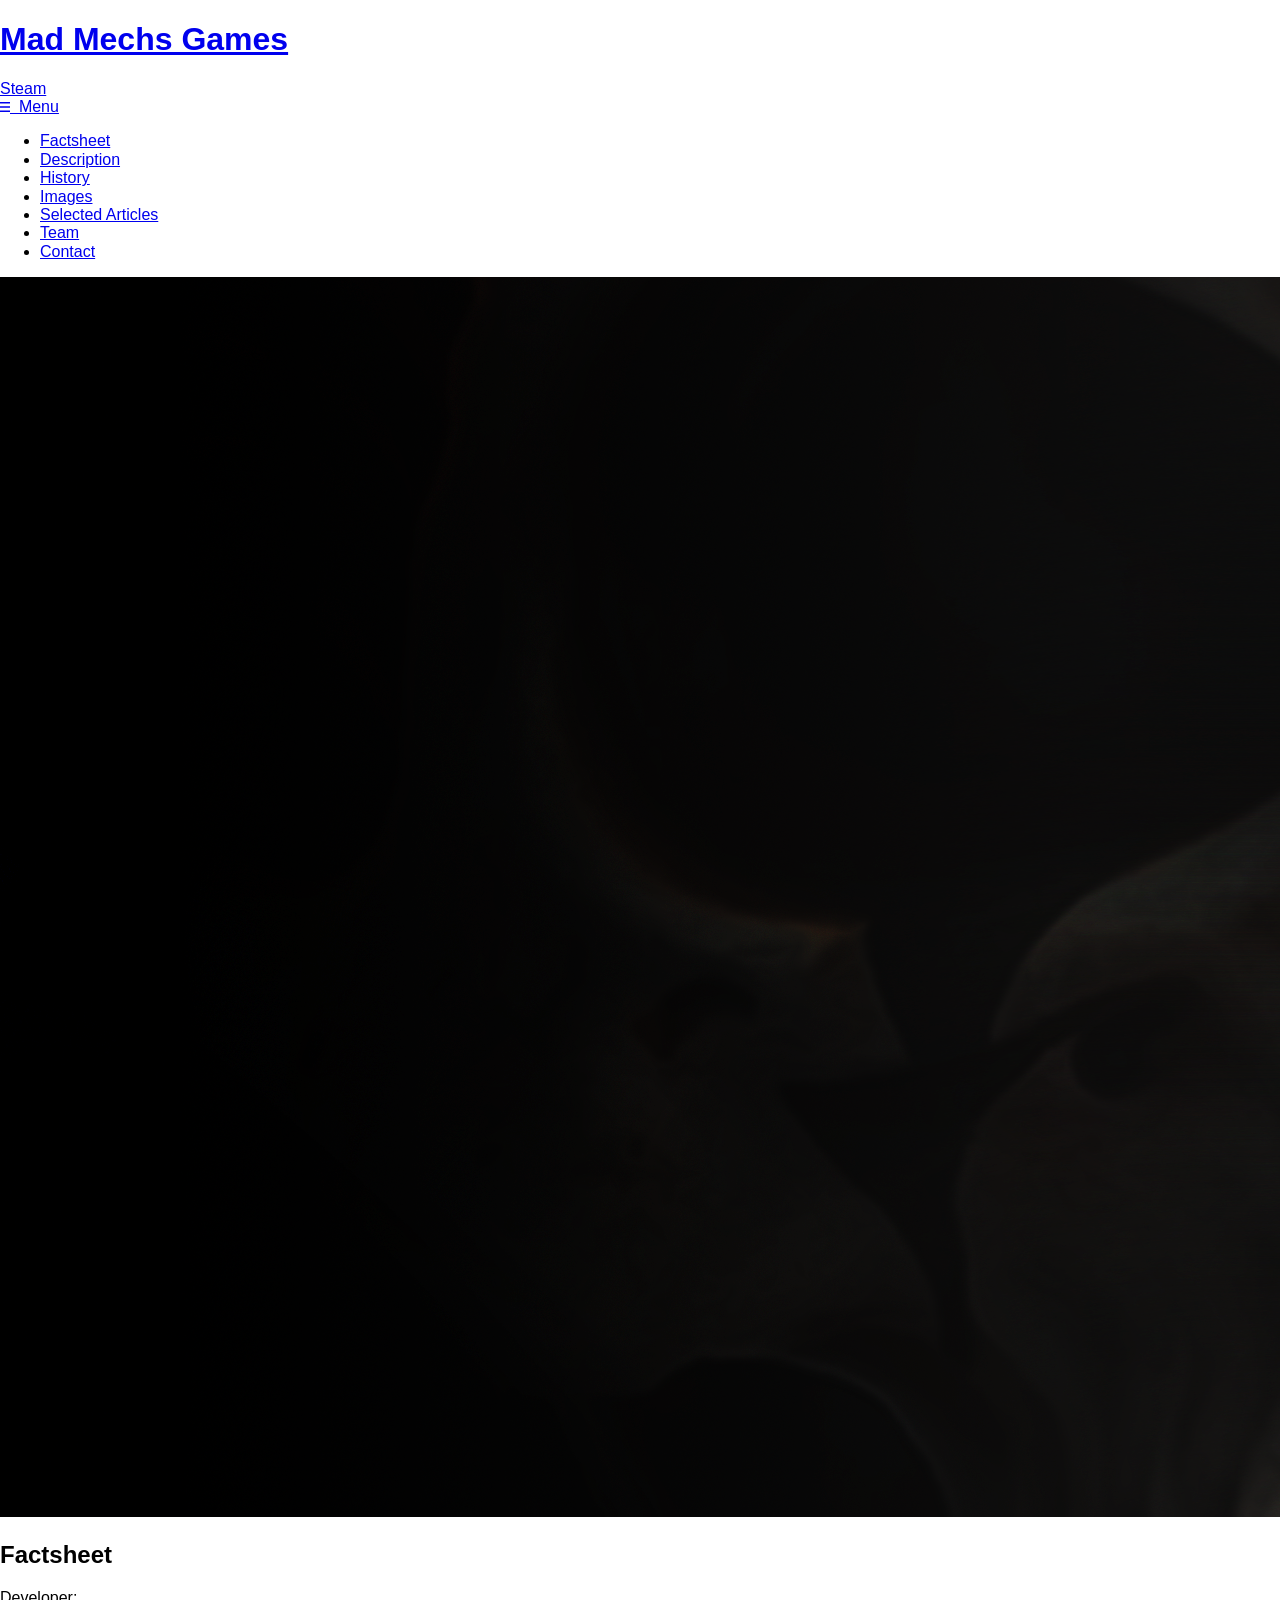
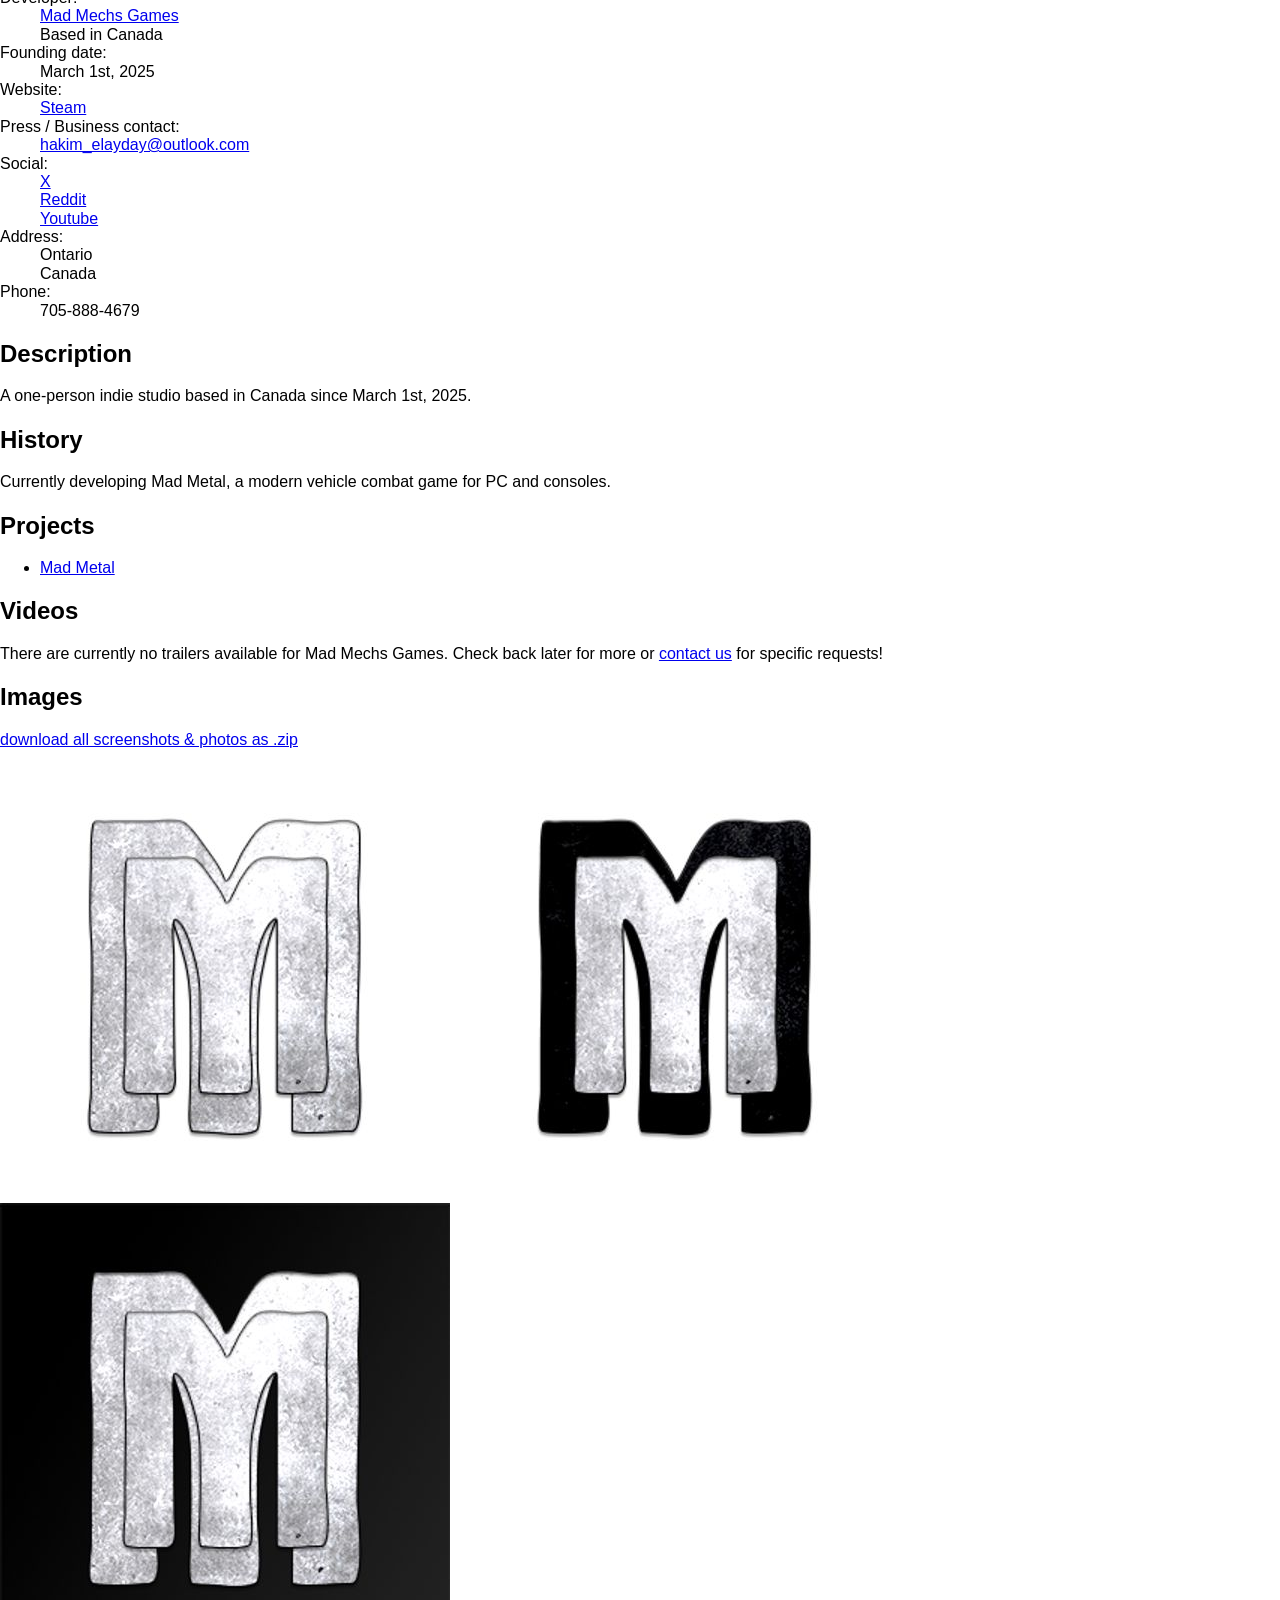
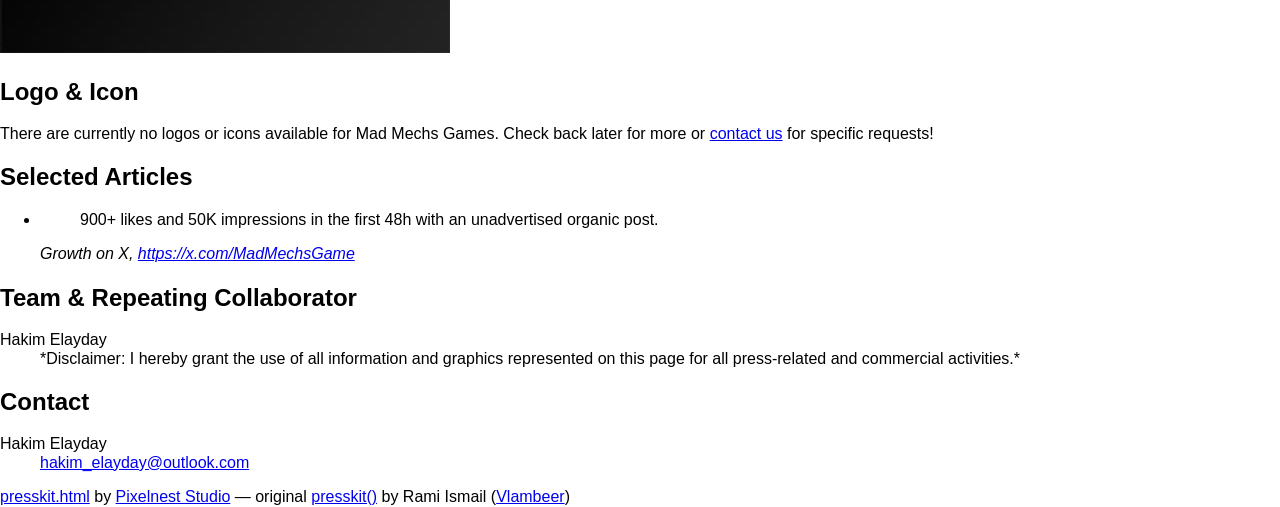
==== index.html @ 494c0645 "Update index.html" ====
<!DOCTYPE html>
<html>
  <head>
    <meta charset="UTF-8">
    <meta name="viewport" content="width=device-width, initial-scale=1.0">
    
    <title>Mad Mechs Games</title>
    
    <link rel="shortcut icon" href="images/favicon.ico?t=1742179679784">
    
    <link rel="stylesheet" href="./css/normalize.css">
    <link rel="stylesheet" href="./css/master.css">
    
    <!-- Generated by presskit.html 0.13.0 (https://github.com/pixelnest/presskit.html). -->
  </head>
  <body>
    <div class="page grid">
      <nav class="page-nav nav grid__item">
        <h1 class="nav__title">
          <a href=".">Mad Mechs Games</a>
        </h1>
      
        <aside class="nav__subtitle">
          <a href="https://store.steampowered.com/app/3068230/Mad_Metal/">Steam</a>
        </aside>
      
        <div class="nav__toggle" id="hamburger">
          <a href="#" class="button" id="hamburger-toggle">
            <svg width="10" height="10" viewBox="0 0 19 19" xmlns="http://www.w3.org/2000/svg">
              <g fill="currentColor" fill-rule="nonzero">
                <path d="M0 16h19v3H0zM0 8h19v3H0zM0 0h19v3H0z" />
              </g>
            </svg>
            &nbsp;Menu
          </a>
        </div>
      
        <ul class="nav__list" id="hamburger-target">
          <li>
            <a class="nav__item" href="#factsheet">Factsheet</a>
          </li>
      
          <li>
            <a class="nav__item" href="#description">Description</a>
          </li>
      
          <li>
            <a class="nav__item" href="#history">History</a>
          </li>
            
          <li>
            <a class="nav__item" href="#images">Images</a>
          </li>
      
            <li>
            <a class="nav__item" href="#articles">Selected Articles</a>
          </li>
          
          <li>
            <a class="nav__item" href="#credits">Team</a>
          </li>
      
          <li>
            <a class="nav__item" href="#contact">Contact</a>
          </li>
        </ul>
      </nav>

      <div class="page-wrapper grid__item">
        <header class="page-header">
          <img src="./images/header01.png" alt="Mad Mechs Games" title="Mad Mechs Games">
        </header>

        <main class="page-content" role="main">
          <section class="block grid">
            <aside class="factsheet grid__item">
              <h2 id="factsheet" class="factsheet__title">Factsheet</h2>
            
              <dl class="factsheet__list">
                <dt>Developer:</dt>
                <dd>
                  <a href=".">Mad Mechs Games</a>
                </dd>
                <dd>Based in Canada</dd>
            
                <dt>Founding date:</dt>
                <dd>March 1st, 2025</dd>
            
                <dt>Website:</dt>
                <dd>
                  <a href="https://store.steampowered.com/app/3068230/Mad_Metal/">Steam</a>
                </dd>
            
                <dt>Press / Business contact:</dt>
                <dd>
                  <a href="mailto:
                hakim_elayday@outlook.com
              ">
                hakim_elayday@outlook.com
              </a>
                </dd>
            
                <dt>Social:</dt>
                <dd>
                  <a href="
            		  https://x.com/MadMechsGame
            	  ">X</a>
                </dd>
                <dd>
                  <a href="
            			  https://www.reddit.com/user/GASthegame/
            		  ">Reddit</a>
                </dd>
                <dd>
                  <a href="
            			  https://www.youtube.com/@MadMechs
            		  ">Youtube</a>
                </dd>
                        
                <dt>Address:</dt>
                 <dd>
                  Ontario
                </dd>
                <dd>
                  Canada
                </dd>
                <dt>Phone:</dt>
                <dd>705-888-4679</dd>
              </dl>
            
            </aside>

            <article class="description grid__item">
              <h2 id="description">Description</h2>
              <p>A one-person indie studio based in Canada since March 1st, 2025.</p>
              
              <h2 id="history">History</h2>
              <p> Currently developing Mad Metal, a modern vehicle combat game for PC and consoles.</p>

             <h2 id="projects">Projects</h2>
<ul>
  <li>
    <a href="./mad-metal-01/">Mad Metal</a>
  </li>
</ul>

            </article>
          </section>

          <section class="block">
            <h2 id="videos">Videos</h2>
          
            <p>There are currently no trailers available for Mad Mechs Games. Check back later for more or <a href="#contact">contact us</a> for specific requests!</p>
          </section>
          
          <section class="block">
            <h2 id="images">Images</h2>
          
            <aside class="block__notice">
              <a href="images/images.zip">
                download all screenshots & photos as .zip
              </a>
            </aside>
          
            <div class="gallery clearfix" id="gallery">
              <div class="gallery__item">
                <a href="images/icon01.png">
                  <img src="images/icon01.png.thumb.jpg" alt="icon01">
                </a>
              </div>
              <div class="gallery__item">
                <a href="images/icon02.png">
                  <img src="images/icon02.png.thumb.jpg" alt="icon02">
                </a>
              </div>
              <div class="gallery__item">
                <a href="images/icon03.png">
                  <img src="images/icon03.png.thumb.jpg" alt="icon03">
                </a>
              </div>
            </div>
          
          </section>
          
          <section class="block">
            <h2 id="logo">Logo & Icon</h2>
          
            <p>There are currently no logos or icons available for Mad Mechs Games. Check back later for more or <a href="#contact">contact us</a> for specific requests!</p>
          </section>
          
          <section class="block">
            <h2 id="articles">Selected Articles</h2>
          
            <ul>
              <li class="quote">
                <blockquote class="quote__content" cite="2k+ likes and 134k views in the first 48h with an unadvertised organic post. ">
                   900+ likes and 50K impressions in the first 48h with an unadvertised organic post.
                </blockquote>
                <cite class="quote__author">
                  Growth on X, <a href="2k+ likes and 134k views in the first 48h with an unadvertised organic post. ">https://x.com/MadMechsGame</a>
                </cite>
              </li>
            </ul>
          </section>
          
          <section class="block grid _team-fix-margin-top">
            <article class="grid__item grid__item--flexible">
              <h2 id="credits">Team &amp; Repeating Collaborator</h2>
          
              <dl>
                <dt>Hakim Elayday</dt>
          
                <dd>
                    *Disclaimer: I hereby grant the use of all information and graphics represented on this page for all press-related and commercial activities.*
                </dd>
              </dl>
            </article>
          
            <article class="grid__item grid__item--flexible">
              <h2 id="contact">Contact</h2>
          
              <dl>
                <dt>Hakim Elayday</dt>
          
                <dd>
                  <a href="mailto:hakim_elayday@outlook.com">hakim_elayday@outlook.com</a>
          
                </dd>
              </dl>
            </article>
          </section>
        </main>

        <footer class="page-footer">
          <a href="https://github.com/pixelnest/presskit.html">presskit.html</a> by <a href="http://pixelnest.io">Pixelnest Studio</a> — original <a href="http://dopresskit.com/">presskit()</a> by Rami Ismail (<a href="http://www.vlambeer.com/">Vlambeer</a>)
        </footer>
      </div>
    </div>

    <script src="./js/masonry.min.js"></script>
    <script src="./js/imagesloaded.min.js"></script>
    <script>
      document.addEventListener('DOMContentLoaded', function onContentLoaded() {
        // Add masonry layout on the galleries.
        var galleries = document.querySelectorAll('.gallery');
    
        for (var i = 0; i < galleries.length; i++) {
          (function (index) {
            var gallery = galleries[index];
    
            imagesLoaded(gallery, function onImagesLoaded() {
              new Masonry(gallery, {
                itemSelector: '.gallery__item'
              });
            });
          })(i);
        }
    
        // Add mini-player to gifs.
        var gifLinks = document.querySelectorAll('a[href$=".gif"]');
        for (var i = 0; i < gifLinks.length; i++) {
          (function (index) {
            var link = gifLinks[index];
            var img = link.querySelector('img');
    
            // Don't add the mini-player if no thumbnail.
            // It's already a gif, so no need to turn it on.
            if (img.src.indexOf('.thumb.jpg') === -1) {
              return
            }
    
            link.className = 'show-overlay'
    
            link.onclick = function (e) {
              // Make it work on IE8.
              if (e.preventDefault) {
                const openLinkInBackground = e.ctrlKey || e.metaKey;
    
                // Stop default behavior, except if ctrl/cmd modifier is used.
                // In this case, we want the link to go through and open
                // its target in a background tab.
                if (!openLinkInBackground) e.preventDefault();
                e.stopPropagation();
              } else {
                // We don't care for the special background tab behavior on old IE.
                e.returnValue = false;
              }
    
              // Remove overlay and remove thumbnail section of the image.
              link.className = '';
              img.src = img.src.replace('.thumb.jpg', '');
    
              // Remove event listener after first trigger.
              link.onclick = null;
            }
          }(i));
        }
      });
    </script>
    
    
  </body>
</html>
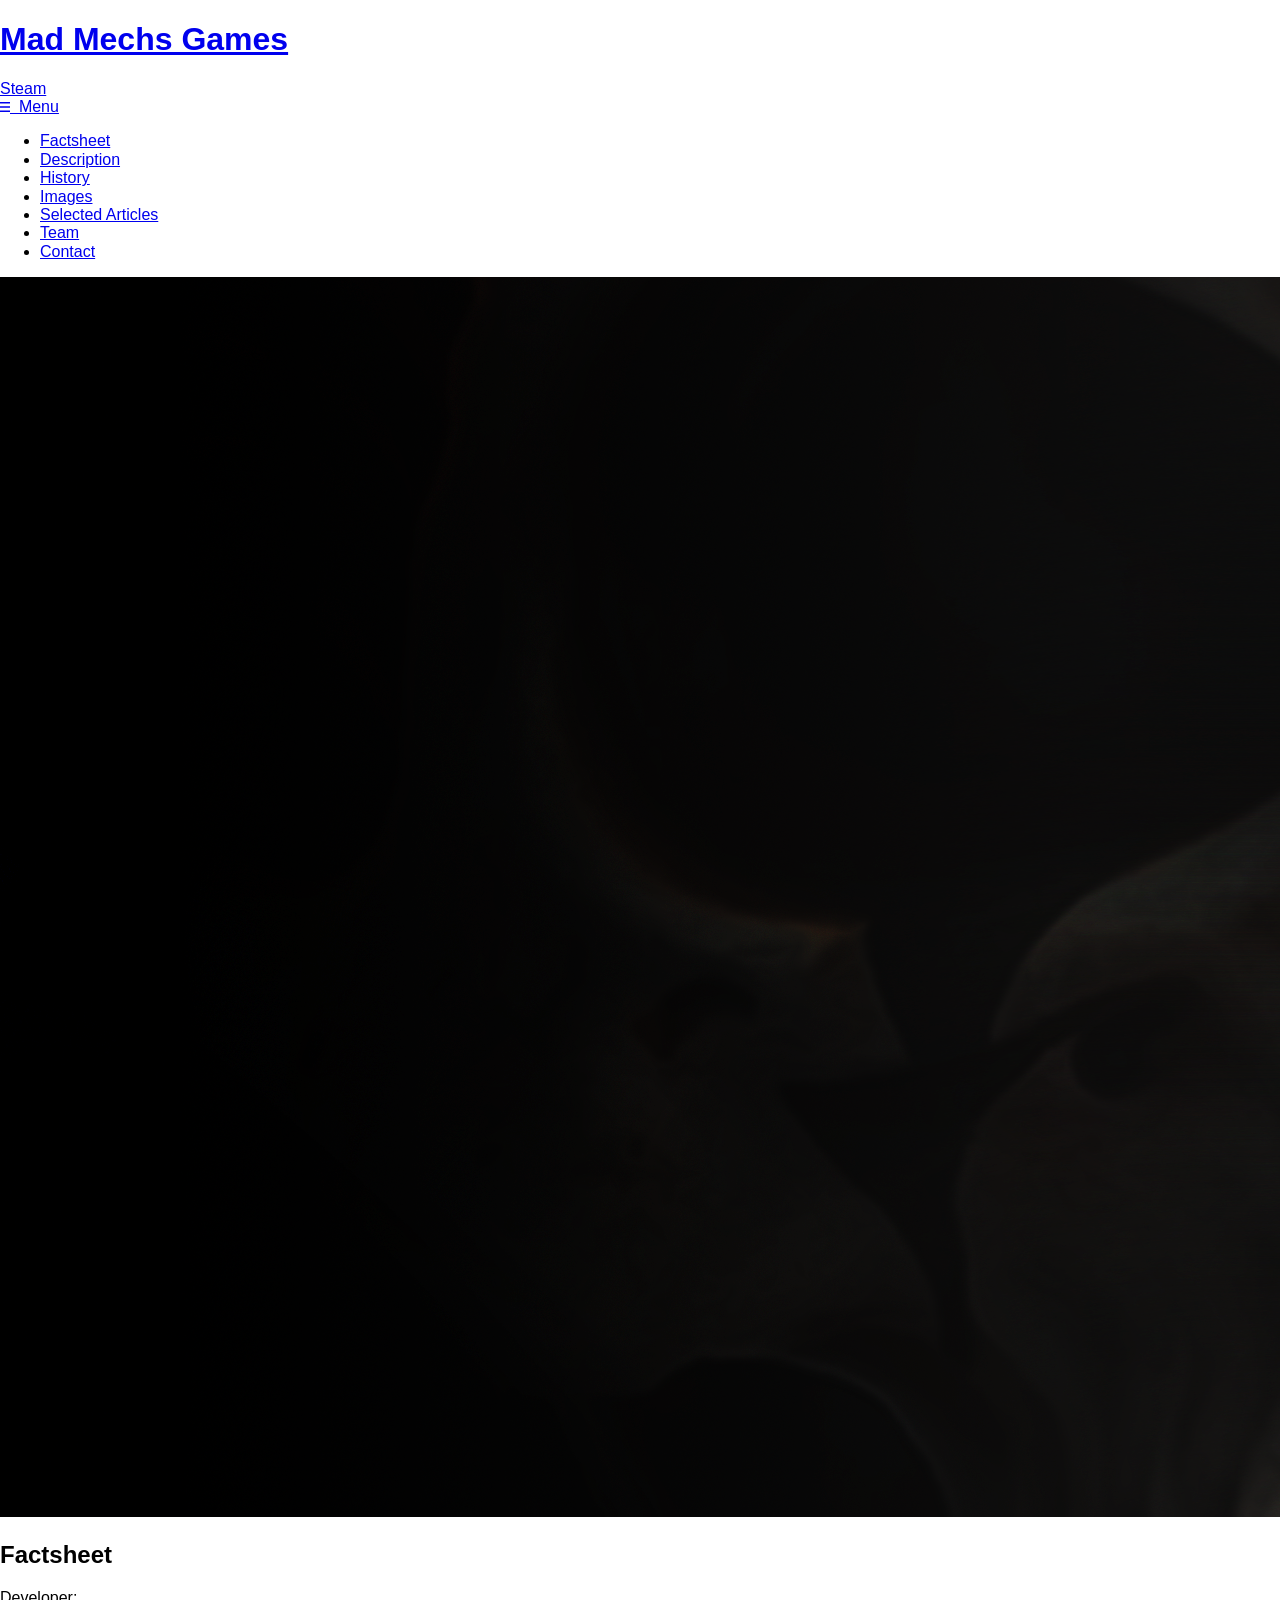
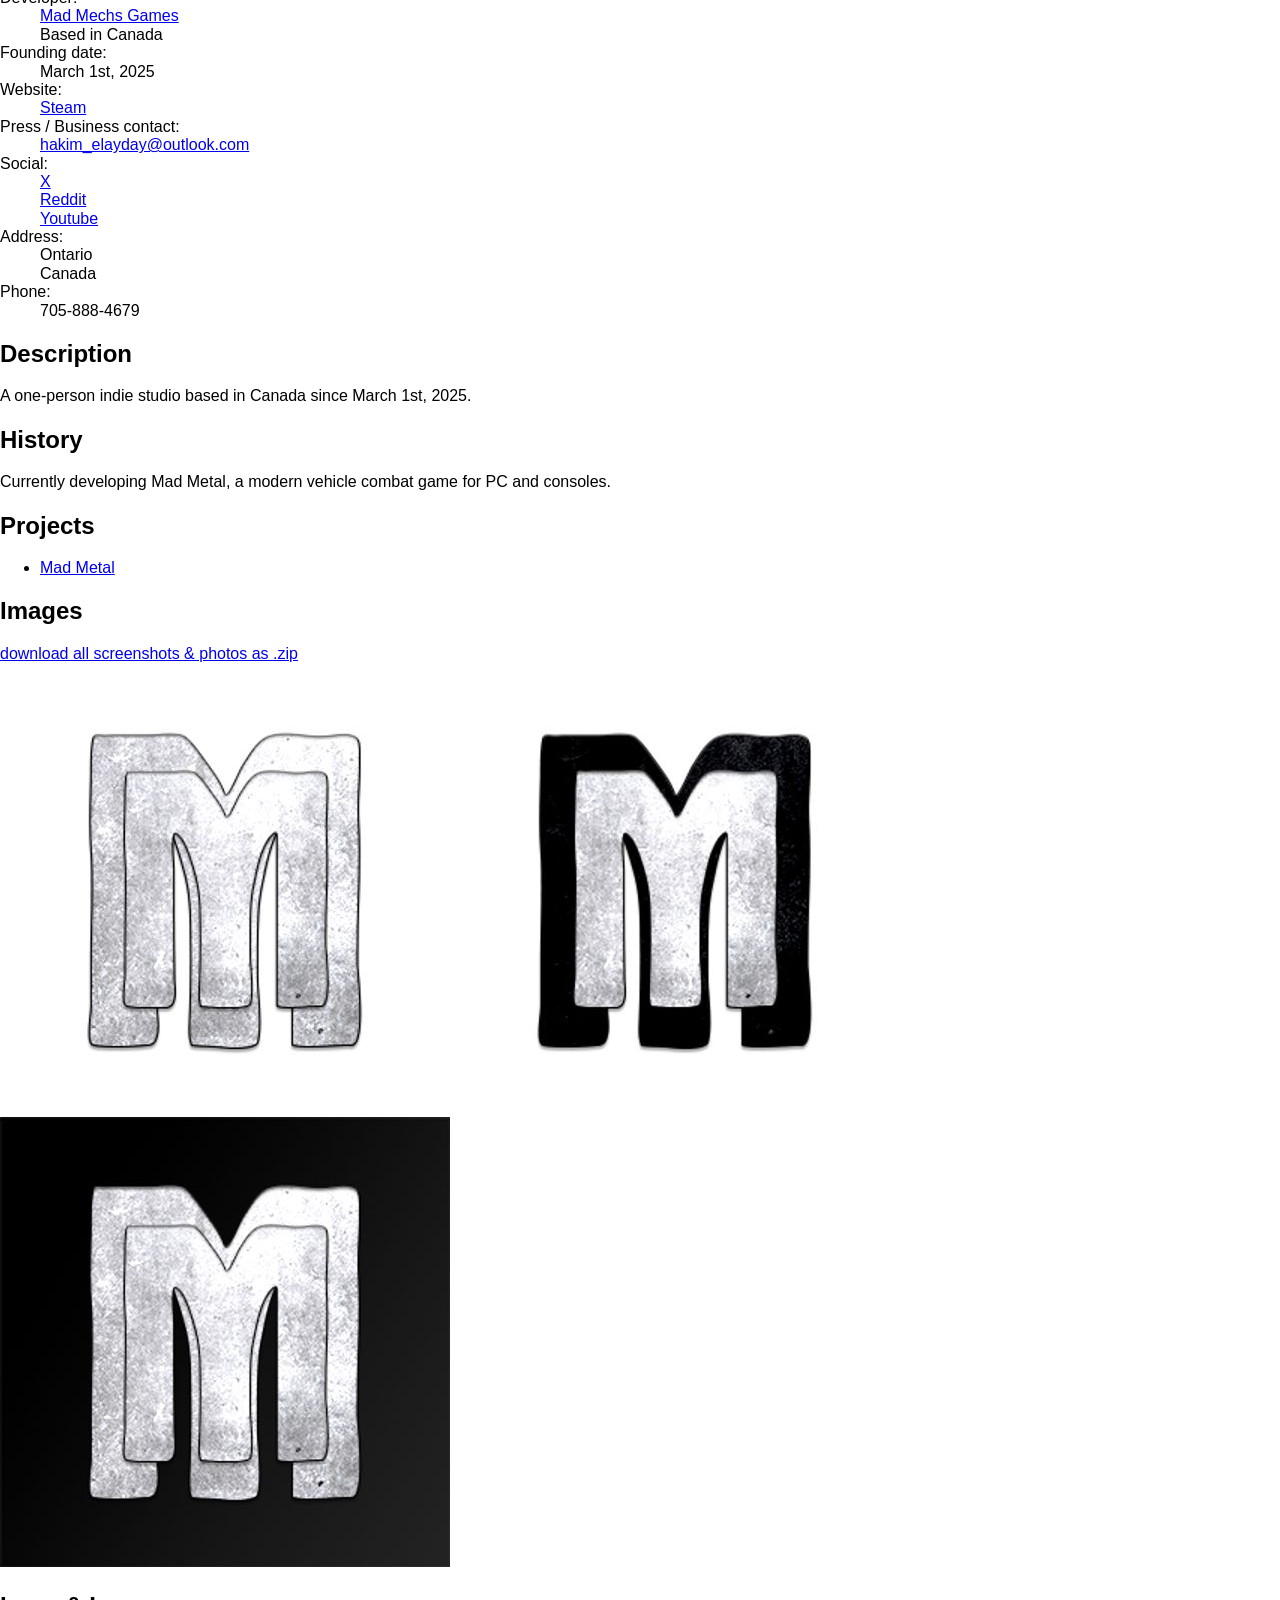
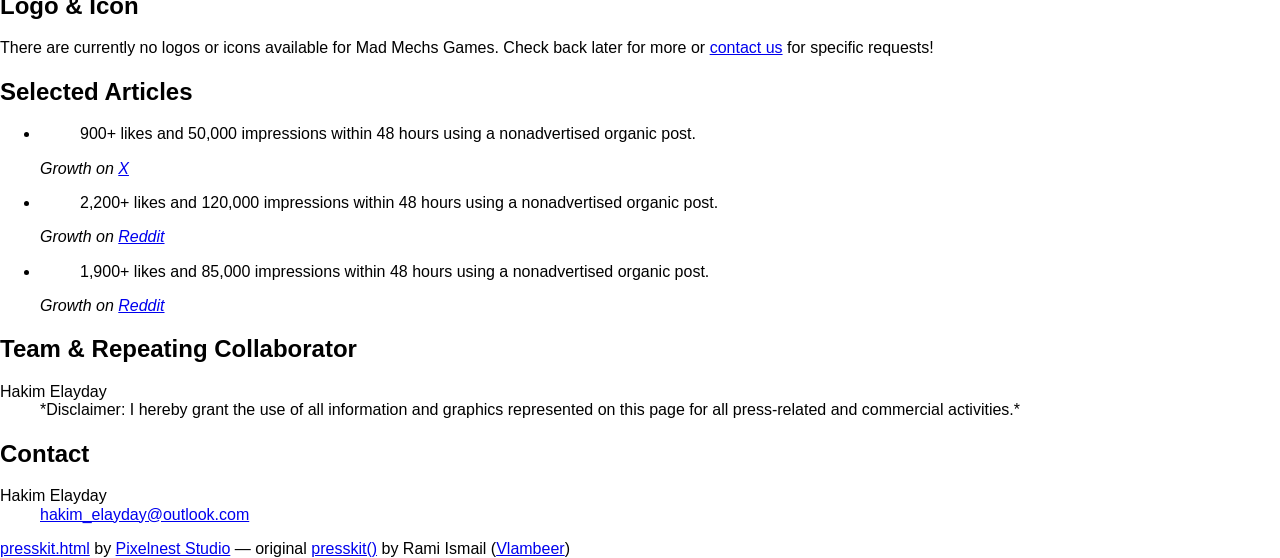
==== commit b8a343aa: "Update index.html" ====
--- a/index.html
+++ b/index.html
@@ -145,12 +145,6 @@
 </ul>
 
             </article>
-          </section>
-
-          <section class="block">
-            <h2 id="videos">Videos</h2>
-          
-            <p>There are currently no trailers available for Mad Mechs Games. Check back later for more or <a href="#contact">contact us</a> for specific requests!</p>
           </section>
           
           <section class="block">
@@ -191,13 +185,29 @@
           <section class="block">
             <h2 id="articles">Selected Articles</h2>
           
-            <ul>
+                 <ul>
               <li class="quote">
-                <blockquote class="quote__content" cite="2k+ likes and 134k views in the first 48h with an unadvertised organic post. ">
-                   900+ likes and 50K impressions in the first 48h with an unadvertised organic post.
+                <blockquote class="quote__content" cite="https://x.com/MadMechsGame/status/1896561196712558880">
+                  900+ likes and 50,000 impressions within 48 hours using a nonadvertised organic post.
                 </blockquote>
                 <cite class="quote__author">
-                  Growth on X, <a href="2k+ likes and 134k views in the first 48h with an unadvertised organic post. ">https://x.com/MadMechsGame</a>
+                  Growth on <a href="https://x.com/MadMechsGame/status/1896561196712558880">X</a>
+                </cite>
+              </li>
+              <li class="quote">
+                <blockquote class="quote__content" cite="https://www.reddit.com/r/IndieGaming/comments/1j1fjpx/ive_reached_the_point_where_i_play_the_game_for_4/">
+                  2,200+ likes and 120,000 impressions within 48 hours using a nonadvertised organic post.
+                </blockquote>
+                <cite class="quote__author">
+                  Growth on <a href="https://www.reddit.com/r/IndieGaming/comments/1j1fjpx/ive_reached_the_point_where_i_play_the_game_for_4/">Reddit</a>
+                </cite>
+              </li>
+              <li class="quote">
+                <blockquote class="quote__content" cite="https://www.reddit.com/r/Unity3D/comments/1j1fv80/ive_reached_the_point_where_i_play_the_game_for_4/">
+                  1,900+ likes and 85,000 impressions within 48 hours using a nonadvertised organic post.
+                </blockquote>
+                <cite class="quote__author">
+                  Growth on <a href="https://www.reddit.com/r/Unity3D/comments/1j1fv80/ive_reached_the_point_where_i_play_the_game_for_4/">Reddit</a>
                 </cite>
               </li>
             </ul>
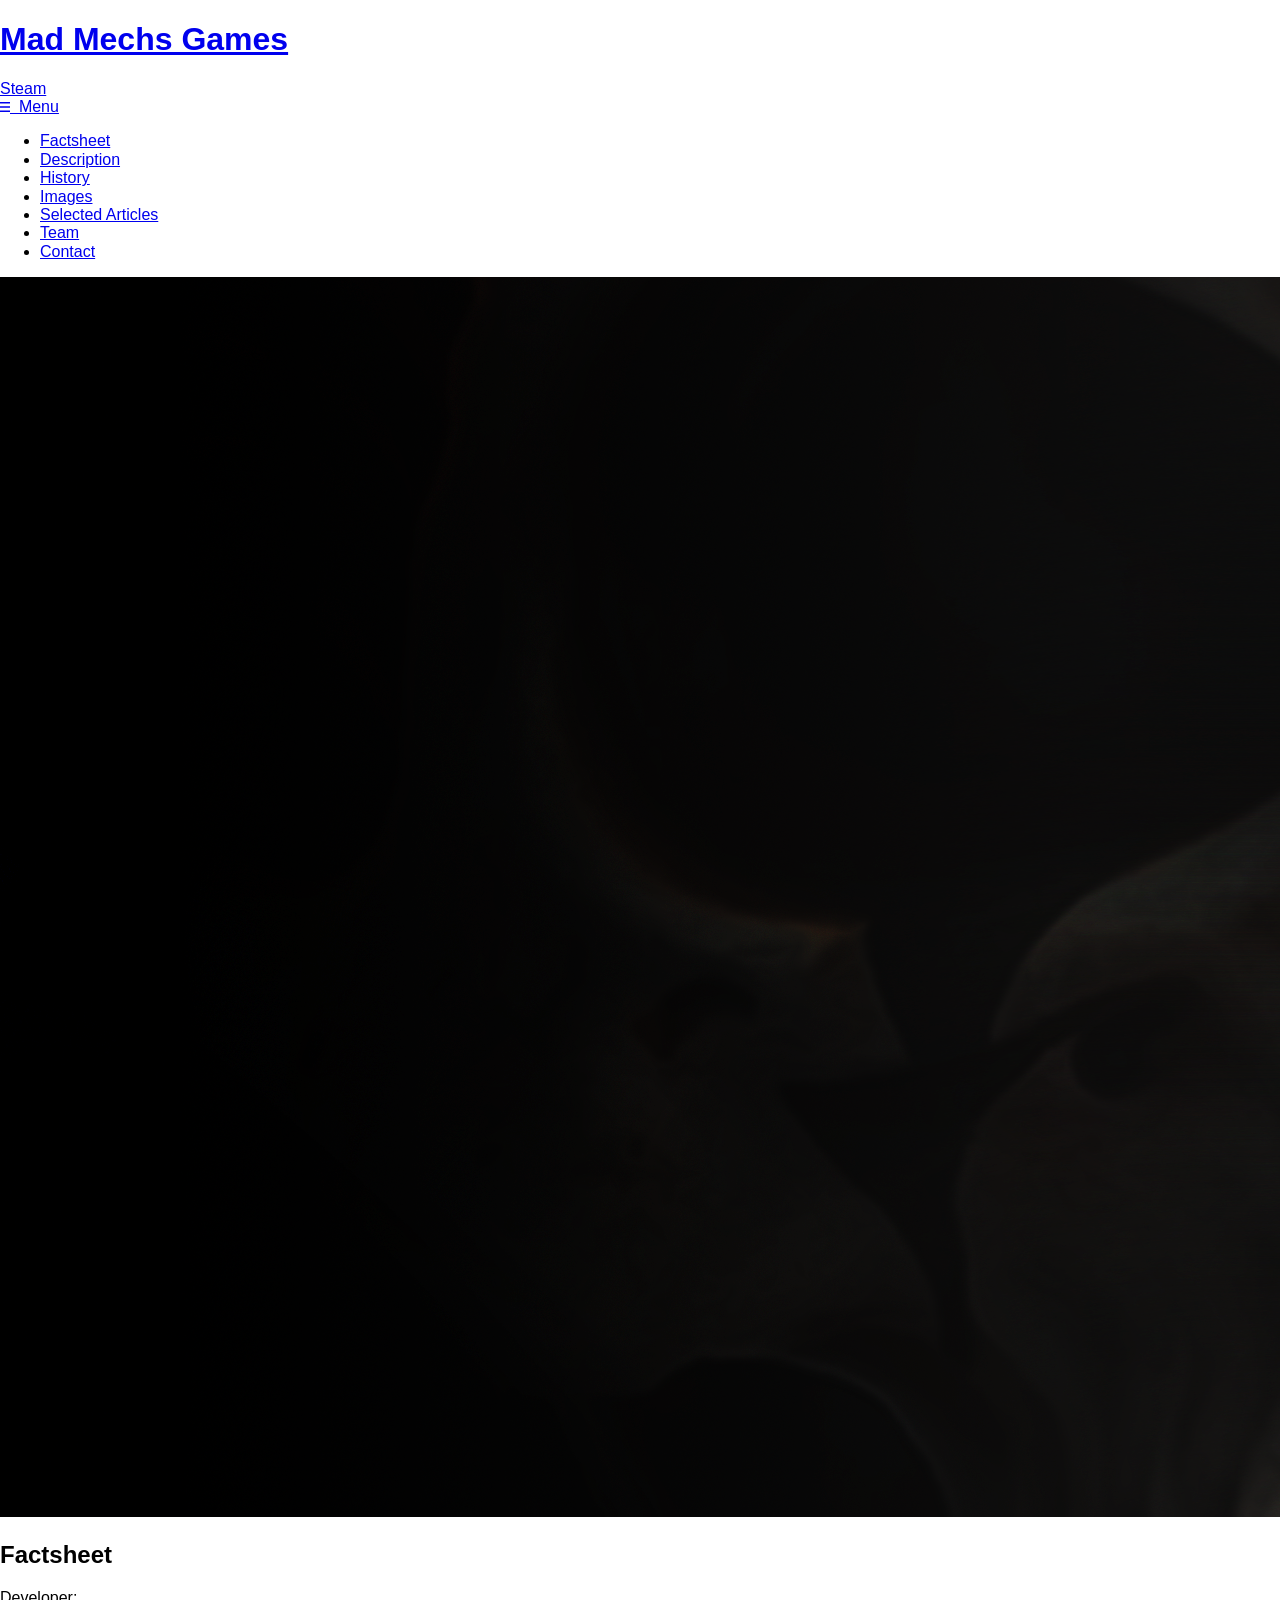
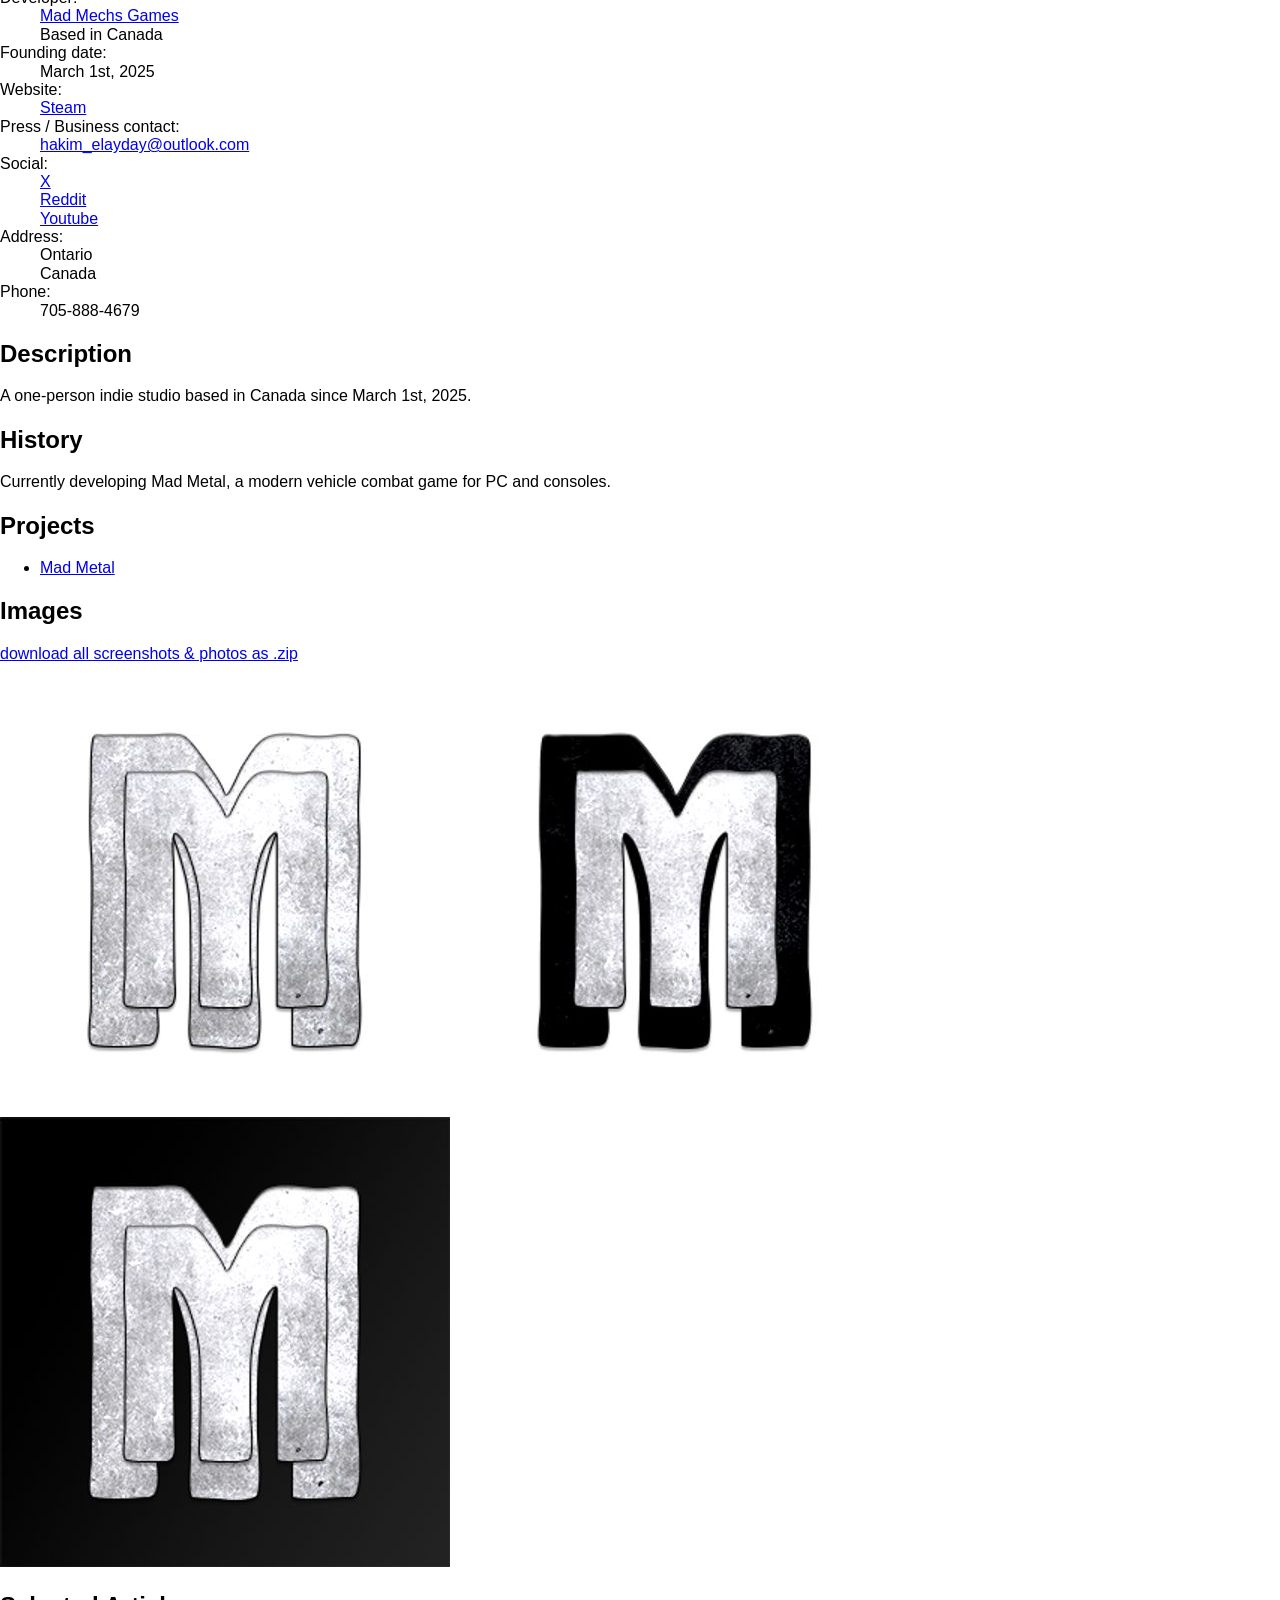
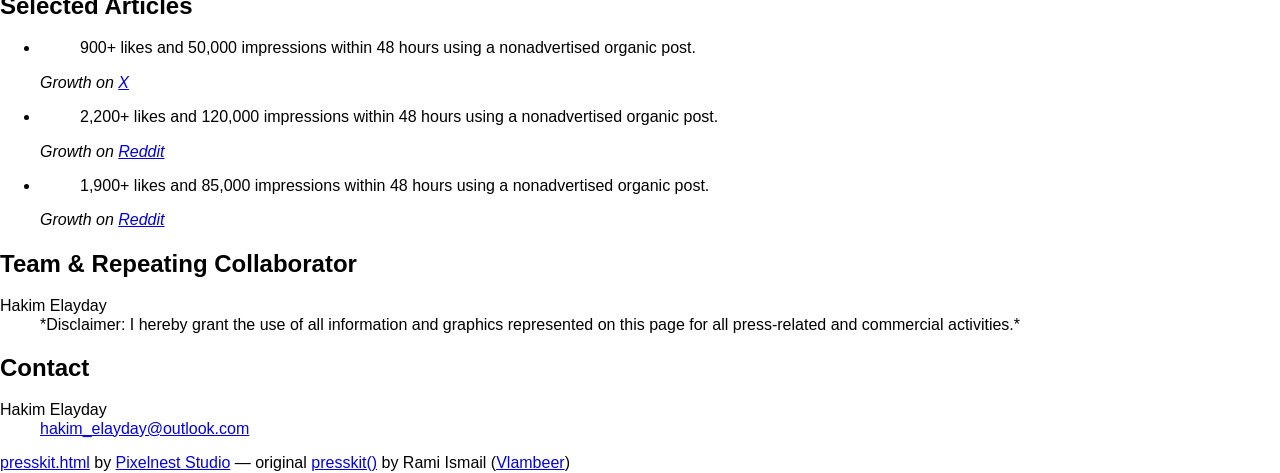
==== commit 2beaec02: "Update index.html" ====
--- a/index.html
+++ b/index.html
@@ -175,13 +175,7 @@
             </div>
           
           </section>
-          
-          <section class="block">
-            <h2 id="logo">Logo & Icon</h2>
-          
-            <p>There are currently no logos or icons available for Mad Mechs Games. Check back later for more or <a href="#contact">contact us</a> for specific requests!</p>
-          </section>
-          
+
           <section class="block">
             <h2 id="articles">Selected Articles</h2>
           
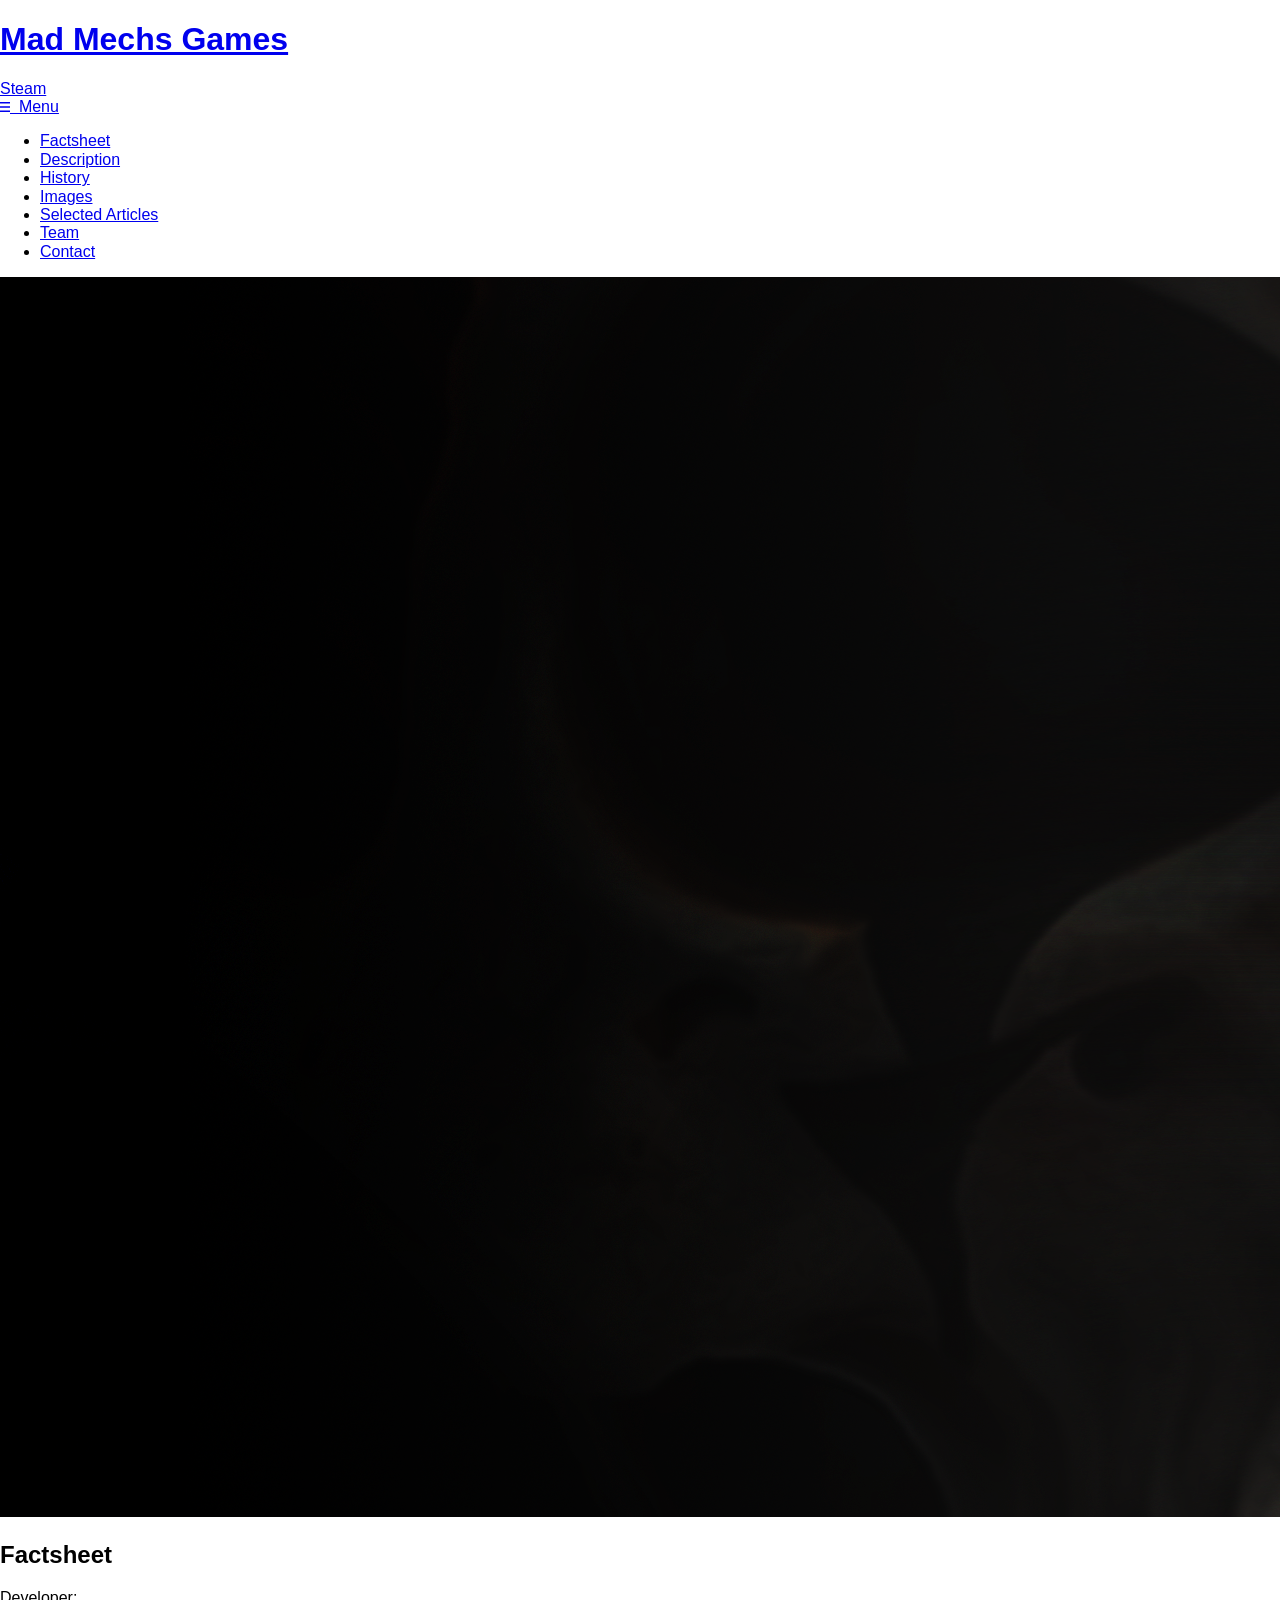
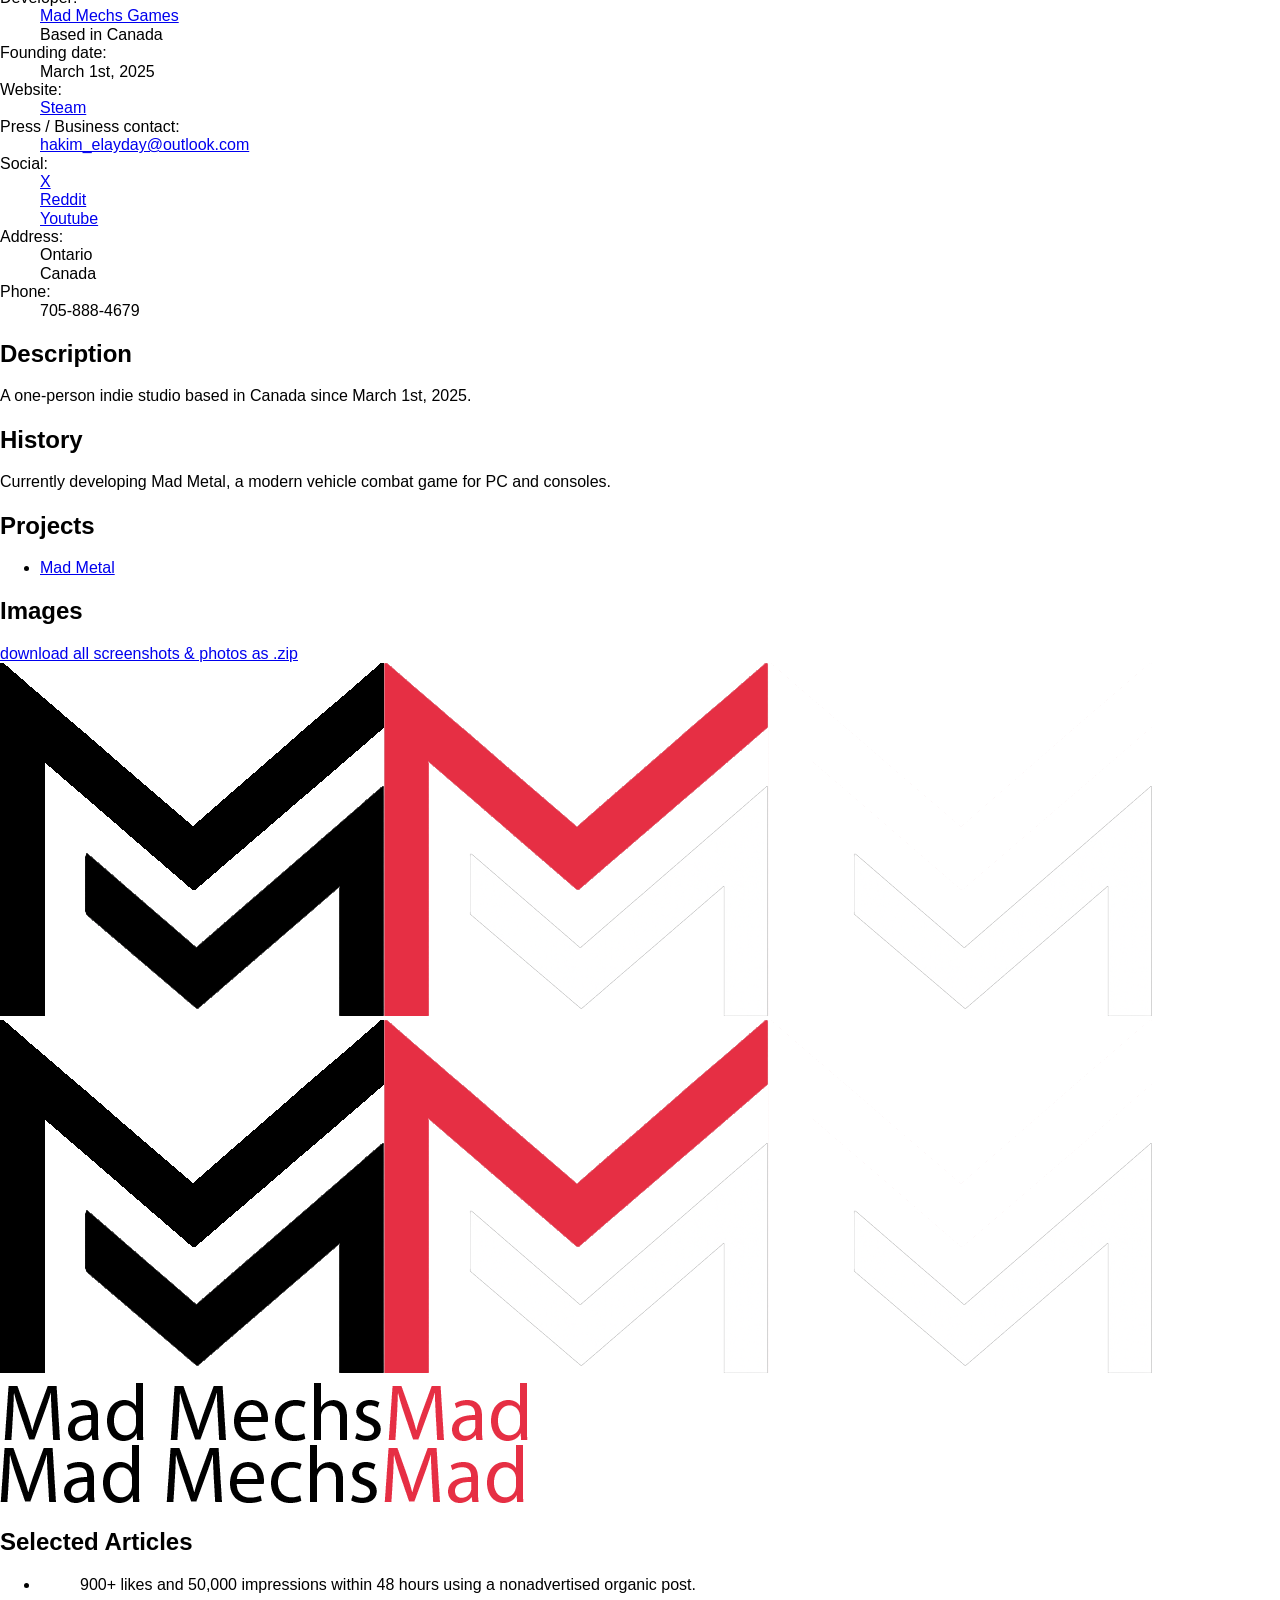
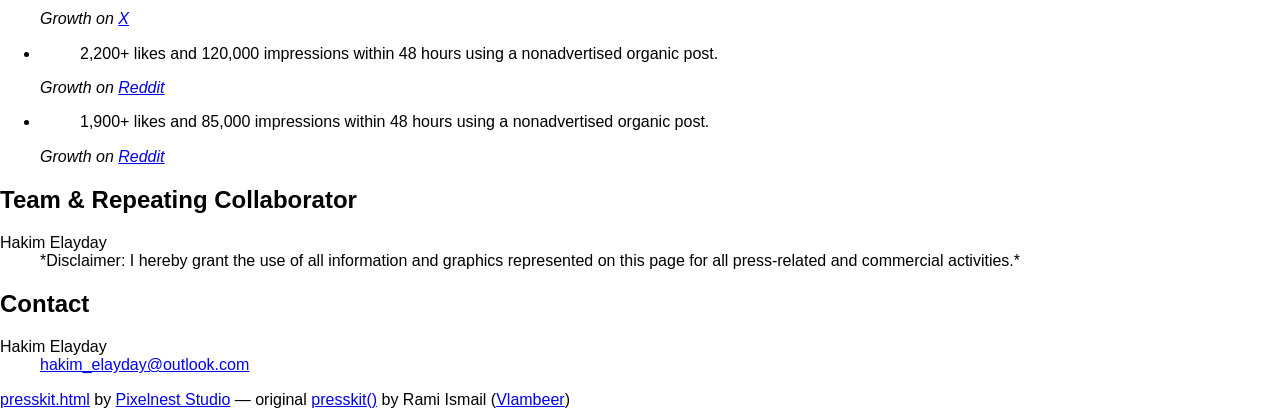
==== commit d363d66c: "Update index.html" ====
--- a/index.html
+++ b/index.html
@@ -147,34 +147,64 @@
             </article>
           </section>
           
-          <section class="block">
-            <h2 id="images">Images</h2>
-          
-            <aside class="block__notice">
-              <a href="images/images.zip">
-                download all screenshots & photos as .zip
-              </a>
-            </aside>
-          
-            <div class="gallery clearfix" id="gallery">
-              <div class="gallery__item">
-                <a href="images/icon01.png">
-                  <img src="images/icon01.png.thumb.jpg" alt="icon01">
-                </a>
-              </div>
-              <div class="gallery__item">
-                <a href="images/icon02.png">
-                  <img src="images/icon02.png.thumb.jpg" alt="icon02">
-                </a>
-              </div>
-              <div class="gallery__item">
-                <a href="images/icon03.png">
-                  <img src="images/icon03.png.thumb.jpg" alt="icon03">
-                </a>
-              </div>
-            </div>
-          
-          </section>
+         <section class="block">
+  <h2 id="images">Images</h2>
+
+  <aside class="block__notice">
+    <a href="images/images.zip">
+      download all screenshots & photos as .zip
+    </a>
+  </aside>
+
+  <div class="gallery clearfix" id="gallery">
+    <div class="gallery__item">
+      <a href="images/icon01.png">
+        <img src="images/icon01.png.thumb.png" alt="icon01">
+      </a>
+    </div>
+    <div class="gallery__item">
+      <a href="images/icon02.png">
+        <img src="images/icon02.png.thumb.png" alt="icon02">
+      </a>
+    </div>
+    <div class="gallery__item">
+      <a href="images/icon03.png">
+        <img src="images/icon03.png.thumb.png" alt="icon03">
+      </a>
+    </div>
+    <div class="gallery__item">
+      <a href="images/icon04.png">
+        <img src="images/icon04.png.thumb.png" alt="icon04">
+      </a>
+    </div>
+    <div class="gallery__item">
+      <a href="images/icon05.png">
+        <img src="images/icon05.png.thumb.png" alt="icon05">
+      </a>
+    </div>
+    <div class="gallery__item">
+      <a href="images/icon06.png">
+        <img src="images/icon06.png.thumb.png" alt="icon06">
+      </a>
+    </div>
+    <div class="gallery__item">
+      <a href="images/icon07.png">
+        <img src="images/icon07.png.thumb.png" alt="icon07">
+      </a>
+    </div>
+    <div class="gallery__item">
+      <a href="images/icon08.png">
+        <img src="images/icon08.png.thumb.png" alt="icon08">
+      </a>
+    </div>
+    <div class="gallery__item">
+      <a href="images/icon09.png">
+        <img src="images/icon09.png.thumb.png" alt="icon09">
+      </a>
+    </div>
+  </div>
+
+</section>
 
           <section class="block">
             <h2 id="articles">Selected Articles</h2>
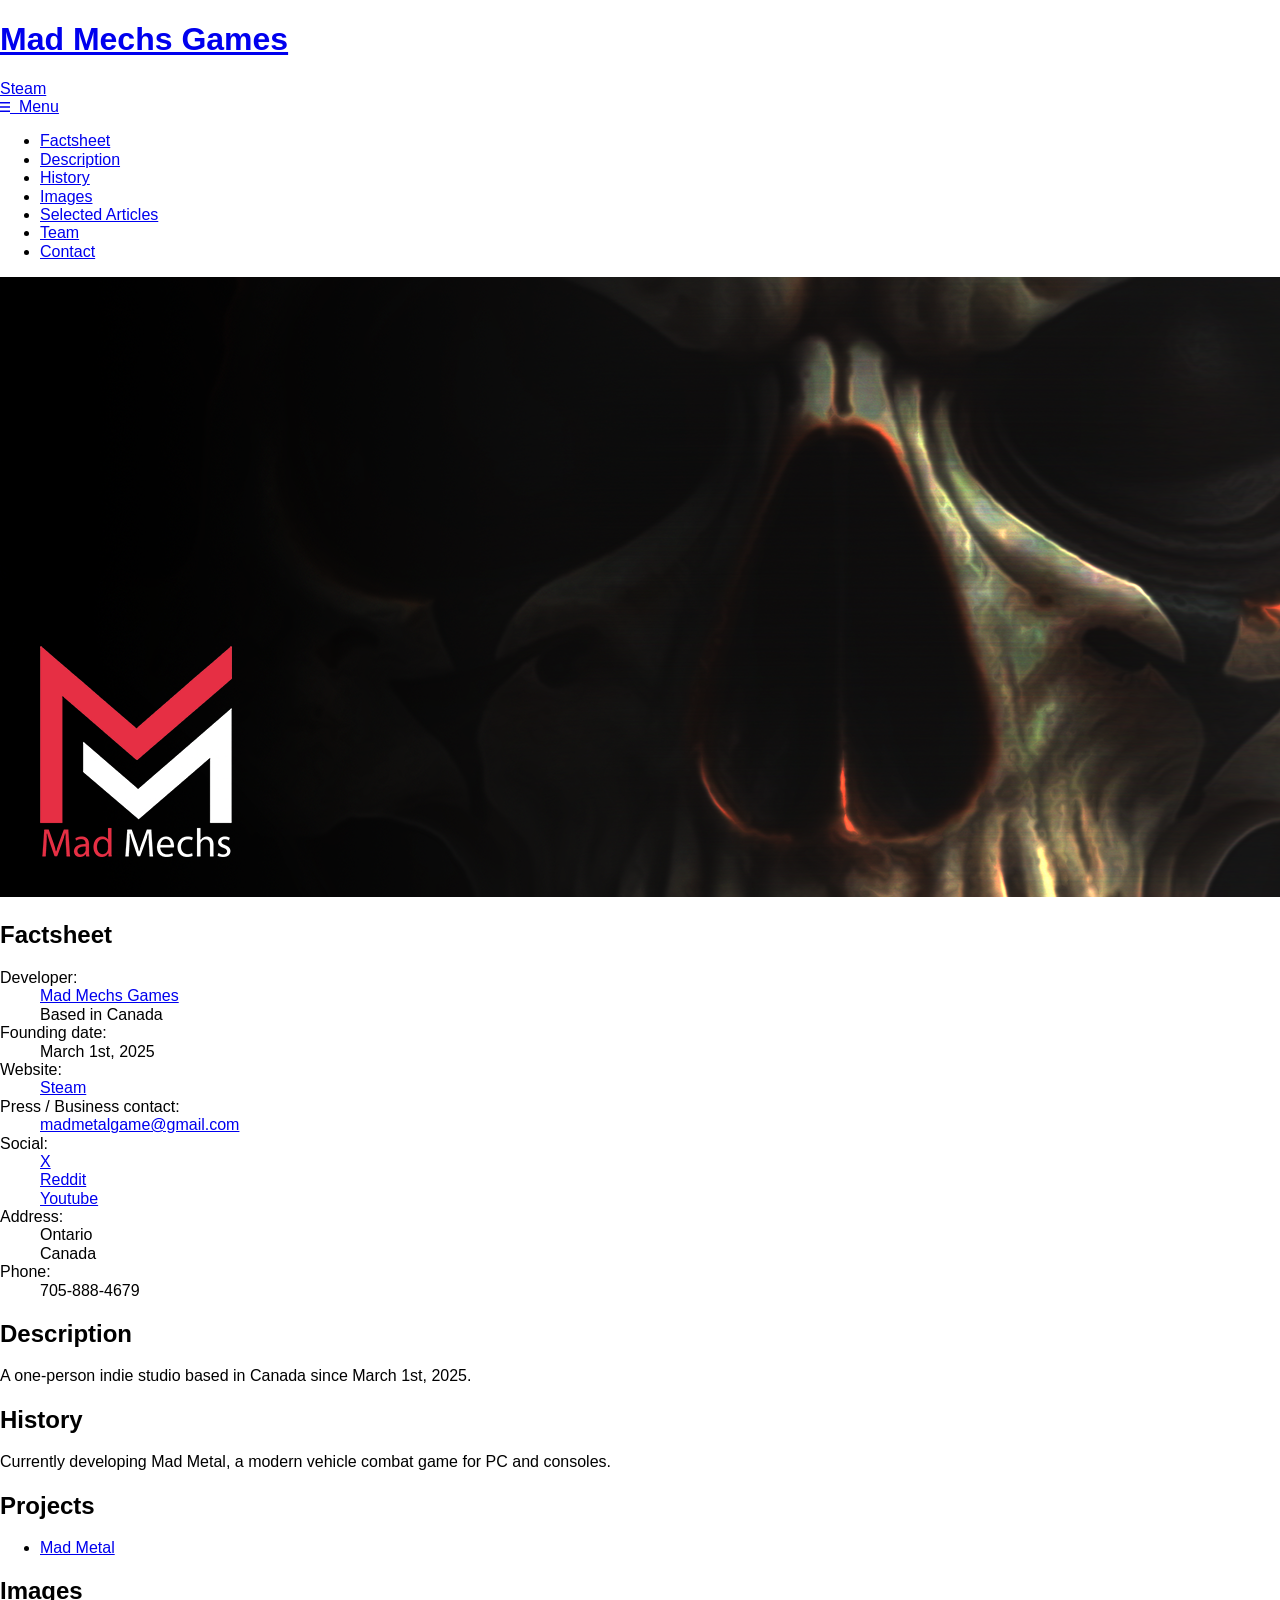
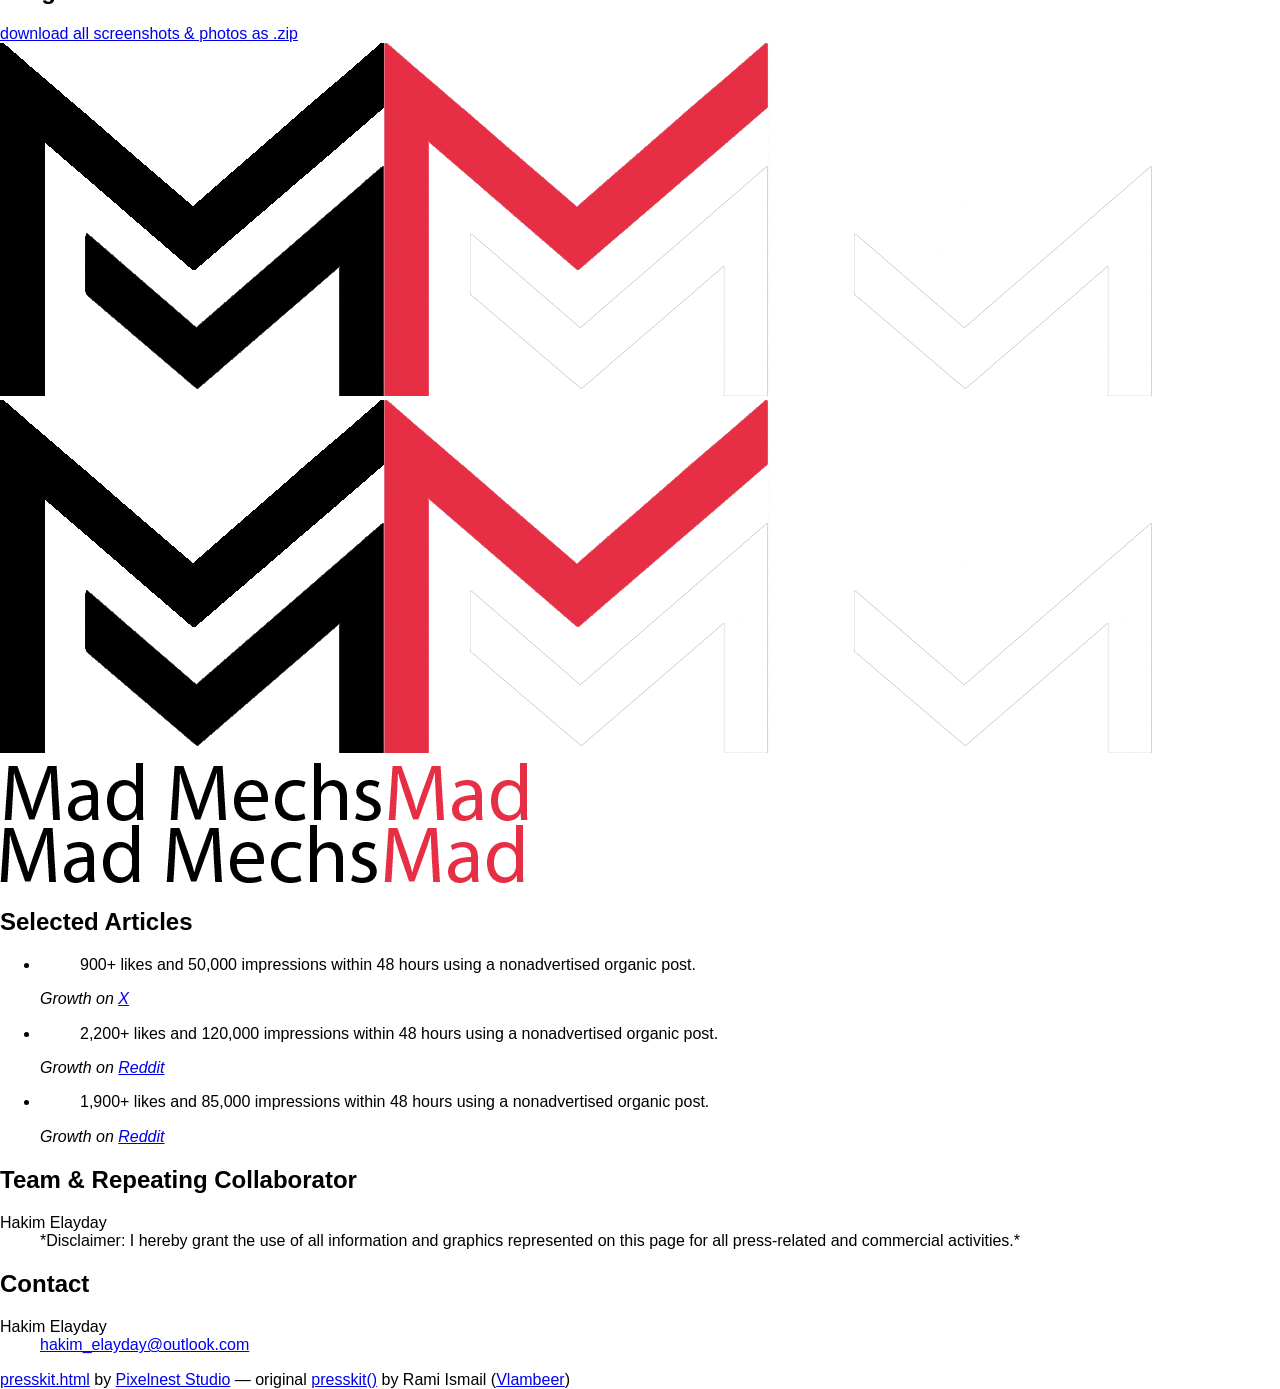
==== commit a7a10cd1: "Update index.html" ====
--- a/index.html
+++ b/index.html
@@ -94,9 +94,9 @@
                 <dt>Press / Business contact:</dt>
                 <dd>
                   <a href="mailto:
-                hakim_elayday@outlook.com
+                madmetalgame@gmail.com
               ">
-                hakim_elayday@outlook.com
+                madmetalgame@gmail.com
               </a>
                 </dd>
             
@@ -147,7 +147,7 @@
             </article>
           </section>
           
-         <section class="block">
+        <section class="block">
   <h2 id="images">Images</h2>
 
   <aside class="block__notice">
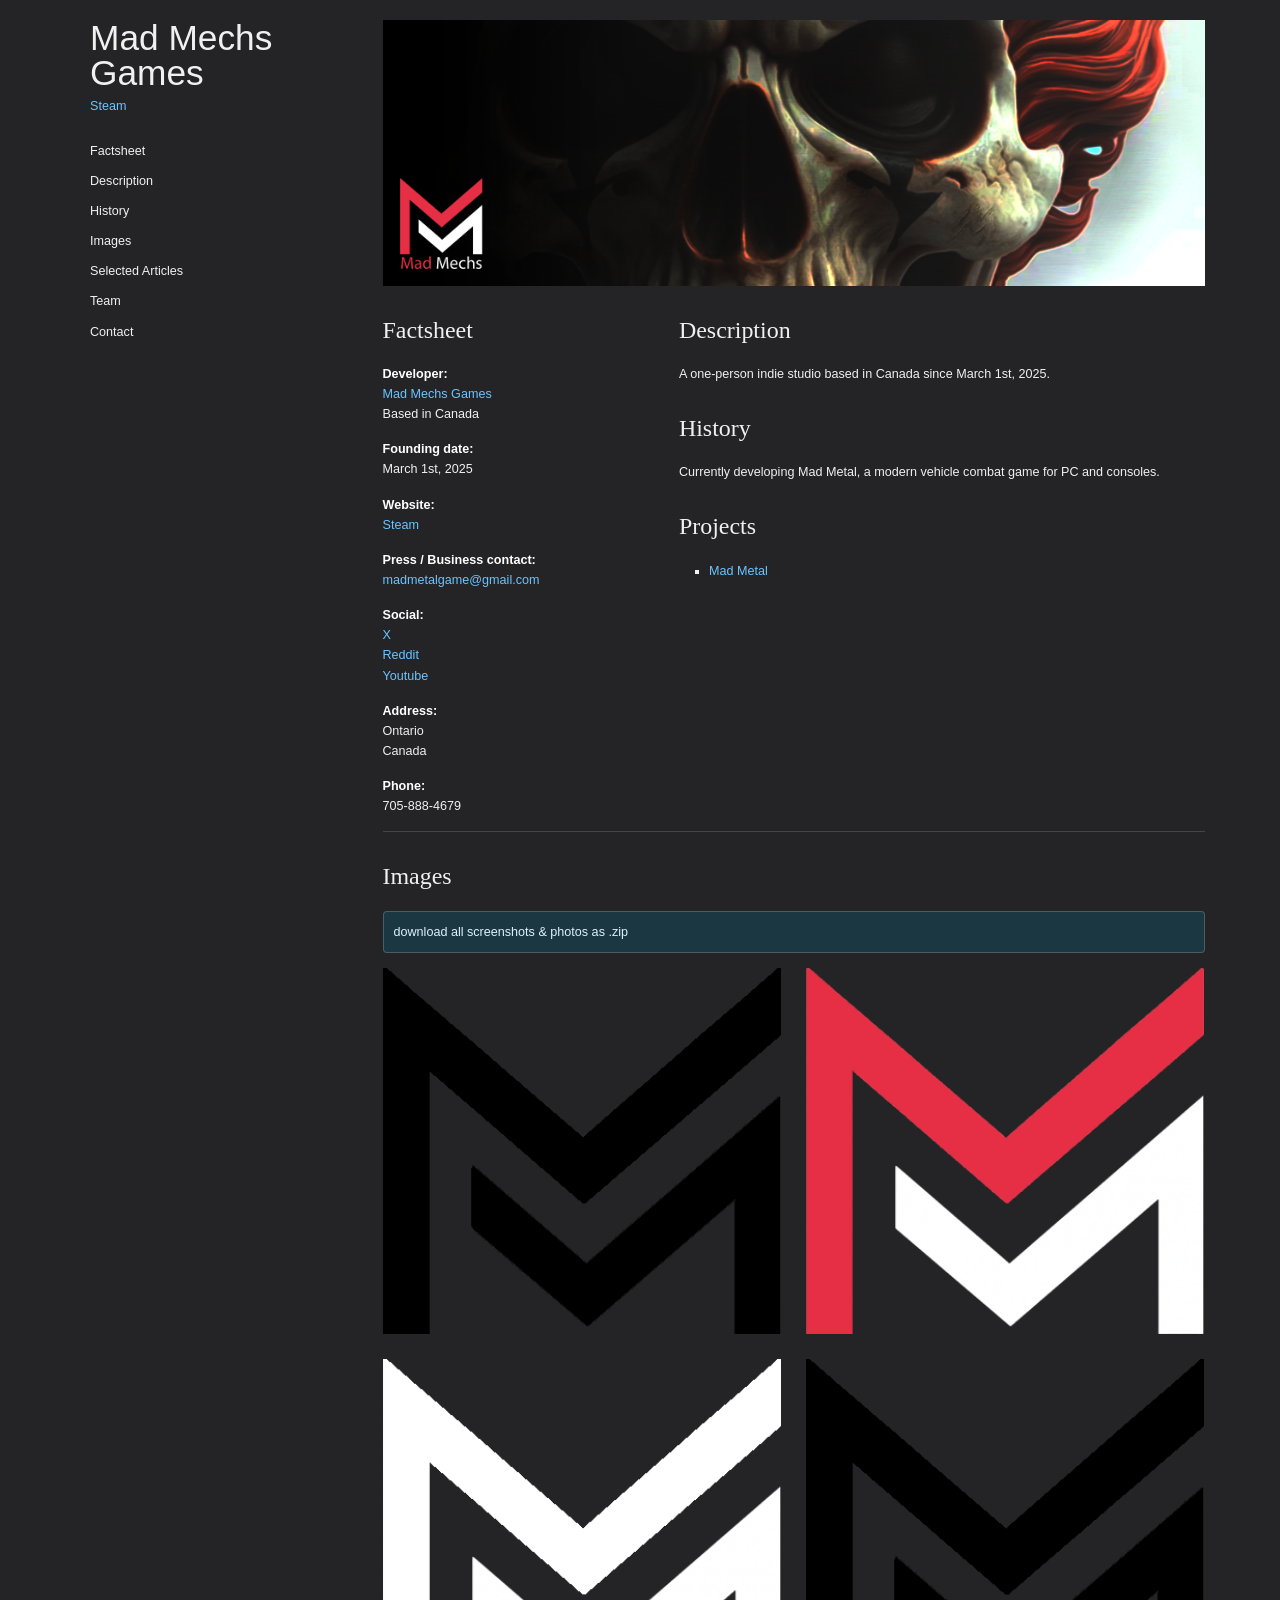
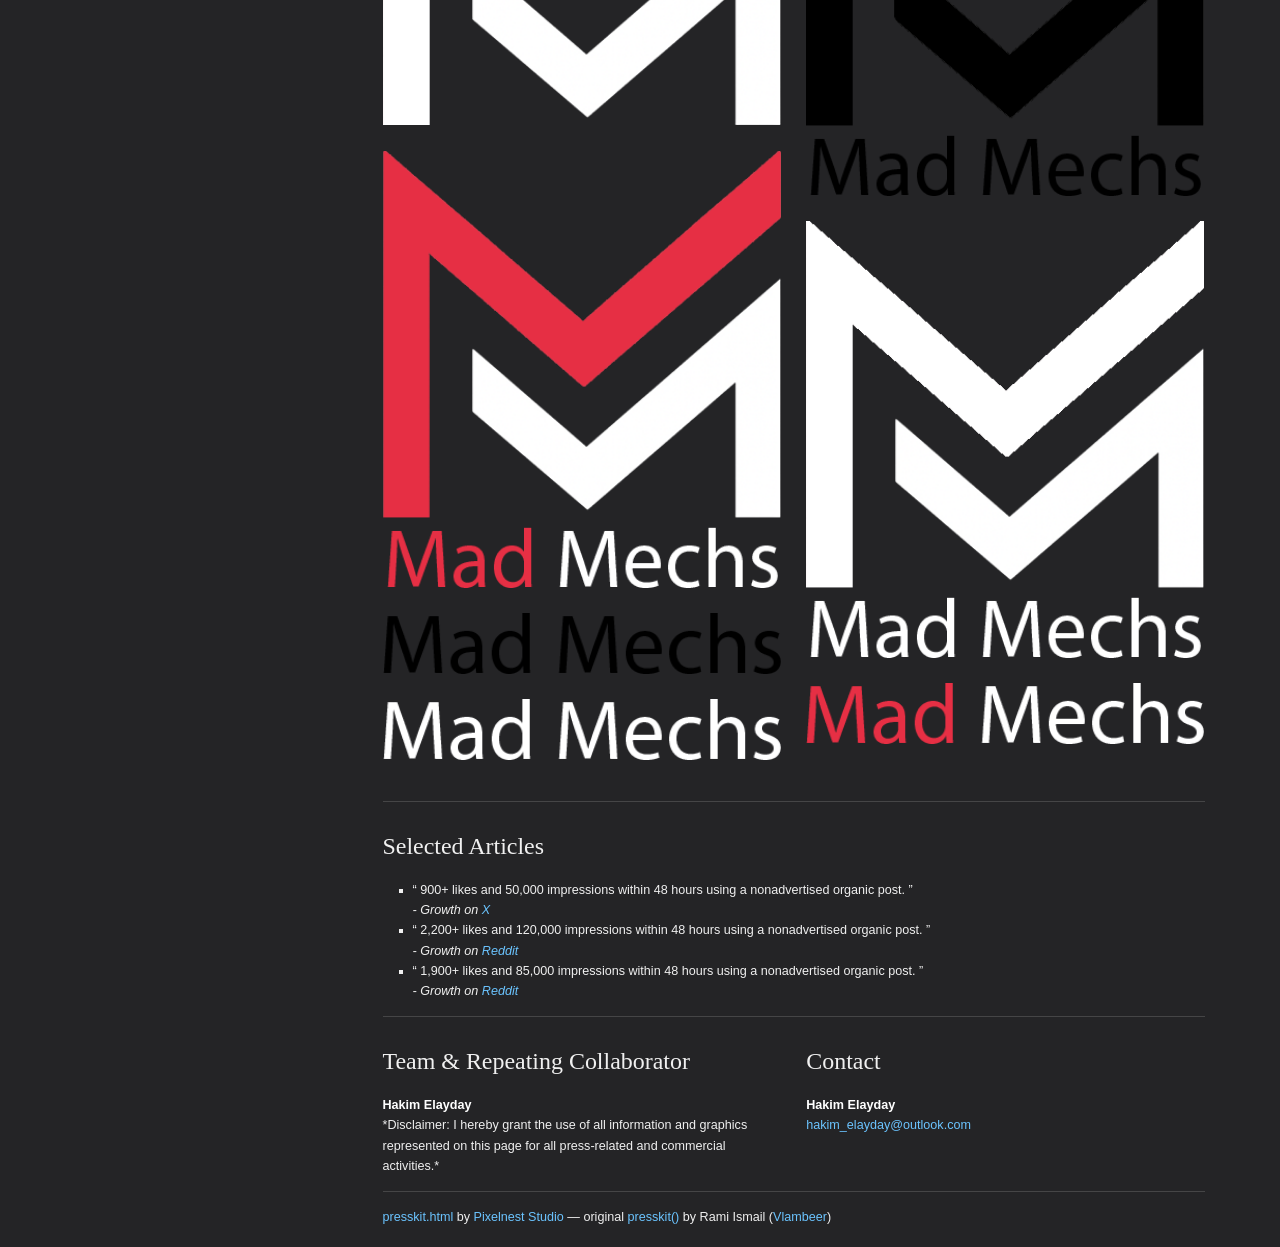
==== commit d8fb803e: "Update index.html" ====
--- a/index.html
+++ b/index.html
@@ -113,7 +113,7 @@
                 </dd>
                 <dd>
                   <a href="
-            			  https://www.youtube.com/@MadMechs
+            			  https://www.youtube.com/@MadMetalGame
             		  ">Youtube</a>
                 </dd>
                         
--- a/css/master.css
+++ b/css/master.css
@@ -0,0 +1,533 @@
+@charset "UTF-8";
+
+/* ---------------------------------------------------------- *\
+ * Globals.
+\* ---------------------------------------------------------- */
+
+html {
+  box-sizing: border-box;
+}
+
+*,
+*::before,
+*::after {
+  box-sizing: inherit;
+}
+
+body {
+  position: relative;
+
+  min-height: 100vh;
+  margin: 0;
+  background-color: #242426;
+}
+
+/* ---------------------------------------------------------- *\
+ * Typography & colors.
+\* ---------------------------------------------------------- */
+
+html {
+  color: #f0f0f0;
+
+  font: 62.5%/1.6 "Trebuchet MS", Arial, Helvetica, sans-serif;
+}
+
+body {
+  font-size: 1.26em;
+}
+
+h1,
+h2 {
+  font-family: Georgia, "Times New Roman", Times, serif;
+  font-weight: normal;
+}
+
+::-moz-selection {
+  color: white;
+  background: #3398ff;
+}
+
+::selection {
+  color: white;
+  background: #3398ff;
+}
+
+/* ---------------------------------------------------------- *\
+ * Basic elements.
+\* ---------------------------------------------------------- */
+
+h1 {
+  margin: 0;
+
+  font-size: 2.8em;
+}
+
+h2 {
+  margin: 25px 0 15px 0;
+
+  font-size: 1.9em;
+}
+
+h3 {
+  font-size: inherit;
+  font-weight: bold;
+}
+
+img {
+  max-width: 100%;
+}
+
+p {
+  margin: 15px 0;
+}
+
+p:last-child {
+  margin-bottom: 0;
+}
+
+/* Lists. */
+
+ul,
+ol {
+  margin: 15px 0;
+  padding-left: 30px;
+}
+
+ul:last-child,
+ol:last-child {
+  margin-bottom: 0;
+}
+
+ul {
+  list-style-type: square;
+}
+
+dl {
+  margin: 0;
+}
+
+dt {
+  font-weight: bold;
+  color: #ffffff;
+}
+
+dd {
+  margin: 0;
+}
+
+dd + dt {
+  margin-top: 15px;
+}
+
+/* ---------------------------------------------------------- *\
+ * Layout.
+\* ---------------------------------------------------------- */
+
+body {
+  padding: 20px 0;
+}
+
+.page {
+  max-width: 1180px;
+  margin: 0 auto;
+  padding: 0 25px;
+}
+
+@media (min-width: 800px) {
+  .page {
+    display: -webkit-box;
+    display: -ms-flexbox;
+    display: flex;
+  }
+
+  .page-nav {
+    min-width: 25%;
+  }
+
+  .page-wrapper {
+    max-width: 75%;
+  }
+
+  .factsheet {
+    min-width: 33%;
+  }
+}
+
+/* ---------------------------------------------------------- *\
+ * Micro Components.
+\* ---------------------------------------------------------- */
+
+.clearfix::after {
+  display: table;
+  clear: both;
+
+  content: " ";
+}
+
+.capitalize {
+  text-transform: capitalize;
+}
+
+/* ---------------------------------------------------------- *\
+ * Components - Links.
+\* ---------------------------------------------------------- */
+
+a,
+a:visited {
+  color: #6bc4ff;
+
+  text-decoration: none;
+}
+
+a:hover {
+  color: #9ad8ff;
+
+  text-decoration: underline;
+}
+
+a:focus {
+  outline: thin dotted;
+}
+
+a:active,
+a:hover {
+  outline: none;
+}
+
+/* ---------------------------------------------------------- *\
+ * Components - Page Header.
+\* ---------------------------------------------------------- */
+
+.page-header img {
+  display: block;
+}
+
+/* ---------------------------------------------------------- *\
+ * Components - Nav.
+\* ---------------------------------------------------------- */
+
+.nav {
+  margin-bottom: 30px;
+}
+
+.nav__title {
+  padding: 0 15px;
+
+  font-family: "Trebuchet MS", Arial, Helvetica, sans-serif;
+  line-height: 1;
+}
+
+.nav__title a,
+.nav__title a:visited,
+.nav__title a:hover {
+  color: inherit;
+
+  text-decoration: none;
+}
+
+.nav__subtitle {
+  padding: 5px 15px;
+}
+
+.nav__list {
+  padding: 0;
+
+  list-style: none;
+}
+
+.nav__item,
+.nav__item:visited {
+  display: block;
+
+  padding: 5px 15px;
+
+  color: inherit;
+}
+
+.nav__item:hover {
+  color: inherit;
+  background: rgba(0, 0, 0, 0.05);
+
+  text-decoration: none;
+}
+
+.nav__item:focus {
+  background: rgba(0, 0, 0, 0.05);
+  outline: none;
+}
+
+/* ---------------------------------------------------------- *\
+ * Nav - Hamburger.
+\* ---------------------------------------------------------- */
+
+.nav__toggle {
+  display: none;
+
+  margin: 15px 0;
+  padding: 0 15px;
+}
+
+.nav__toggle .button {
+  display: block;
+
+  height: 30px;
+}
+
+/* Nav list variant for hamburger feature. */
+.nav__list--slider {
+  overflow-y: hidden;
+
+  max-height: 0;
+
+  -webkit-transition: max-height 0.5s ease-in-out;
+     -moz-transition: max-height 0.5s ease-in-out;
+       -o-transition: max-height 0.5s ease-in-out;
+          transition: max-height 0.5s ease-in-out;
+}
+
+
+@media (min-width: 800px) {
+  .nav__toggle {
+    /* Always hide the button on big screens. */
+    display: none !important;
+  }
+
+  .nav__list--slider {
+    /* Always show the list on big screens. So disable slider. */
+    max-height: unset !important;
+  }
+}
+
+/* ---------------------------------------------------------- *\
+ * Components - Block.
+\* ---------------------------------------------------------- */
+
+.block {
+  margin-bottom: 15px;
+  padding-bottom: 15px;
+
+  border-bottom: 1px solid rgba(255, 255, 255, 0.15);
+}
+
+.block__notice {
+  margin-bottom: 15px;
+  padding: 10px;
+
+  color: #d9f2ff;
+  background: rgba(2, 113, 148, 0.25);
+  border: 1px solid rgba(255, 255, 255, 0.2);
+  border-radius: 4px;
+}
+.block__notice a {
+  color: inherit;
+}
+
+/* ---------------------------------------------------------- *\
+ * Components - Grid.
+\* ---------------------------------------------------------- */
+
+@media (min-width: 800px) {
+  .grid {
+    display: -webkit-box;
+    display: -ms-flexbox;
+    display: flex;
+  }
+
+  .grid__item:not(:first-child) {
+    padding-left: 25px;
+  }
+
+  .grid__item--flexible {
+    -webkit-box-flex: 1;
+    -ms-flex: 1;
+        flex: 1;
+  }
+}
+
+/* ---------------------------------------------------------- *\
+ * Components - Images Gallery.
+\* ---------------------------------------------------------- */
+
+.gallery {
+  margin-left: -25px;
+
+  font-size: 0; /* Disable the small space below the images. */
+}
+
+.gallery__item {
+  float: left;
+
+  width: 100%;
+  padding-bottom: 25px;
+  padding-left: 25px;
+}
+
+.gallery__item img {
+  width: 100%;
+}
+
+.gallery__item a[href$=".gif"] {
+  position: relative;
+
+  display: block;
+}
+
+.gallery__item a[href$=".gif"]:focus:active {
+  outline: none;
+}
+
+.gallery__item a[href$=".gif"]::after {
+  position: absolute;
+  z-index: 1;
+  top: 0;
+  left: 0;
+
+  display: none;
+
+  width: 100%;
+  height: 100%;
+  padding: 20px;
+
+  background: rgba(0, 0, 0, 0.25);
+
+  content: url("[data-uri]");
+
+  align-items: center;
+  justify-content: center;
+}
+
+.gallery__item a[href$=".gif"].show-overlay::after {
+  display: flex;
+}
+
+@media (min-width: 500px) {
+  .gallery__item {
+    width: 50%;
+  }
+}
+
+/* ---------------------------------------------------------- *\
+ * Components - Logo.
+\* ---------------------------------------------------------- */
+
+@media (min-width: 800px) {
+  .logo {
+    max-width: 49%;
+  }
+}
+
+/* ---------------------------------------------------------- *\
+ * Components - Video player.
+\* ---------------------------------------------------------- */
+
+.video-player {
+  position: relative;
+
+  padding-bottom: 56.25%; /* 16:9 */
+}
+
+.video-player__frame {
+  position: absolute;
+  top: 0;
+  left: 0;
+
+  width: 100%;
+  height: 100%;
+}
+
+/* ---------------------------------------------------------- *\
+ * Components - Quote.
+\* ---------------------------------------------------------- */
+
+.quote__content {
+  margin: 0;
+}
+
+.quote__content::before {
+  content: open-quote;
+}
+
+.quote__content::after {
+  content: close-quote;
+}
+
+.quote__author::before {
+  content: "-";
+}
+
+/* ---------------------------------------------------------- *\
+ * Components - Button.
+\* ---------------------------------------------------------- */
+
+.button {
+  display: inline-block;
+
+  padding: 5px 10px;
+
+  color: #333;
+  background: linear-gradient(to bottom, #eeeeee, #d8d8d8);
+  border: 1px solid #999999;
+  border-radius: 5px;
+}
+
+.button:hover {
+  cursor: pointer;
+  text-decoration: none;
+}
+
+.button:focus {
+  border: 1px solid #6bc4ff;
+  outline: none;
+}
+
+.button:active {
+  color: white;
+  background: linear-gradient(to bottom, #6bc4ff, #0077dd);
+}
+
+/* ---------------------------------------------------------- *\
+ * Widgets.
+\* ---------------------------------------------------------- */
+
+.widget {
+  width: 100%;
+}
+
+.widget--steam {
+  height: 190px;
+}
+
+.widget--humble {
+  height: 328px;
+}
+
+@media (max-width: 505px) {
+  .widget--humble {
+    height: 205px;
+  }
+}
+
+.widget--itch {
+  height: 167px;
+}
+
+.widget--gamejolt {
+  height: 245px;
+}
+
+.widget--bandcamp {
+  width: 100%;
+  height: 120px;
+
+  border: 0;
+}
+
+/* ---------------------------------------------------------- *\
+ * Hacks.
+\* ---------------------------------------------------------- */
+
+@media (min-width: 800px) {
+  ._team-fix-margin-top {
+    margin-top: -15px;
+  }
+}
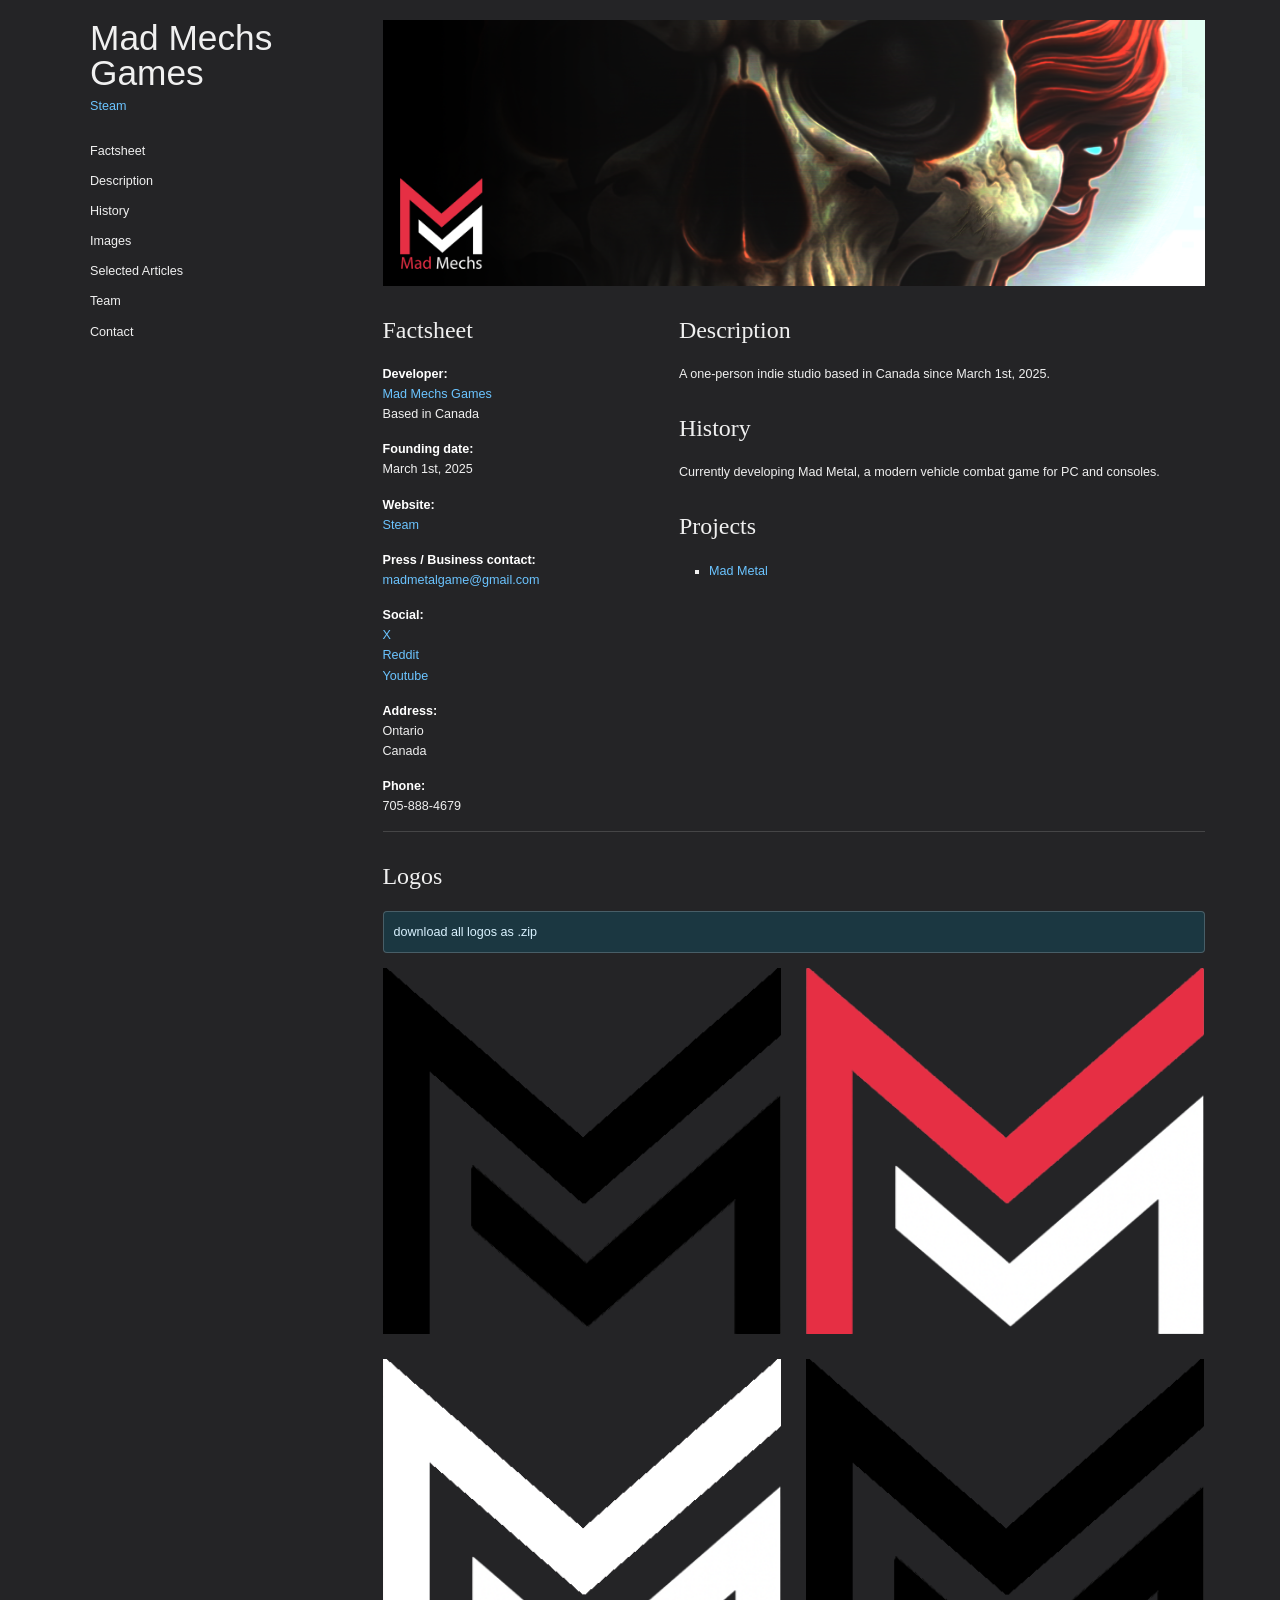
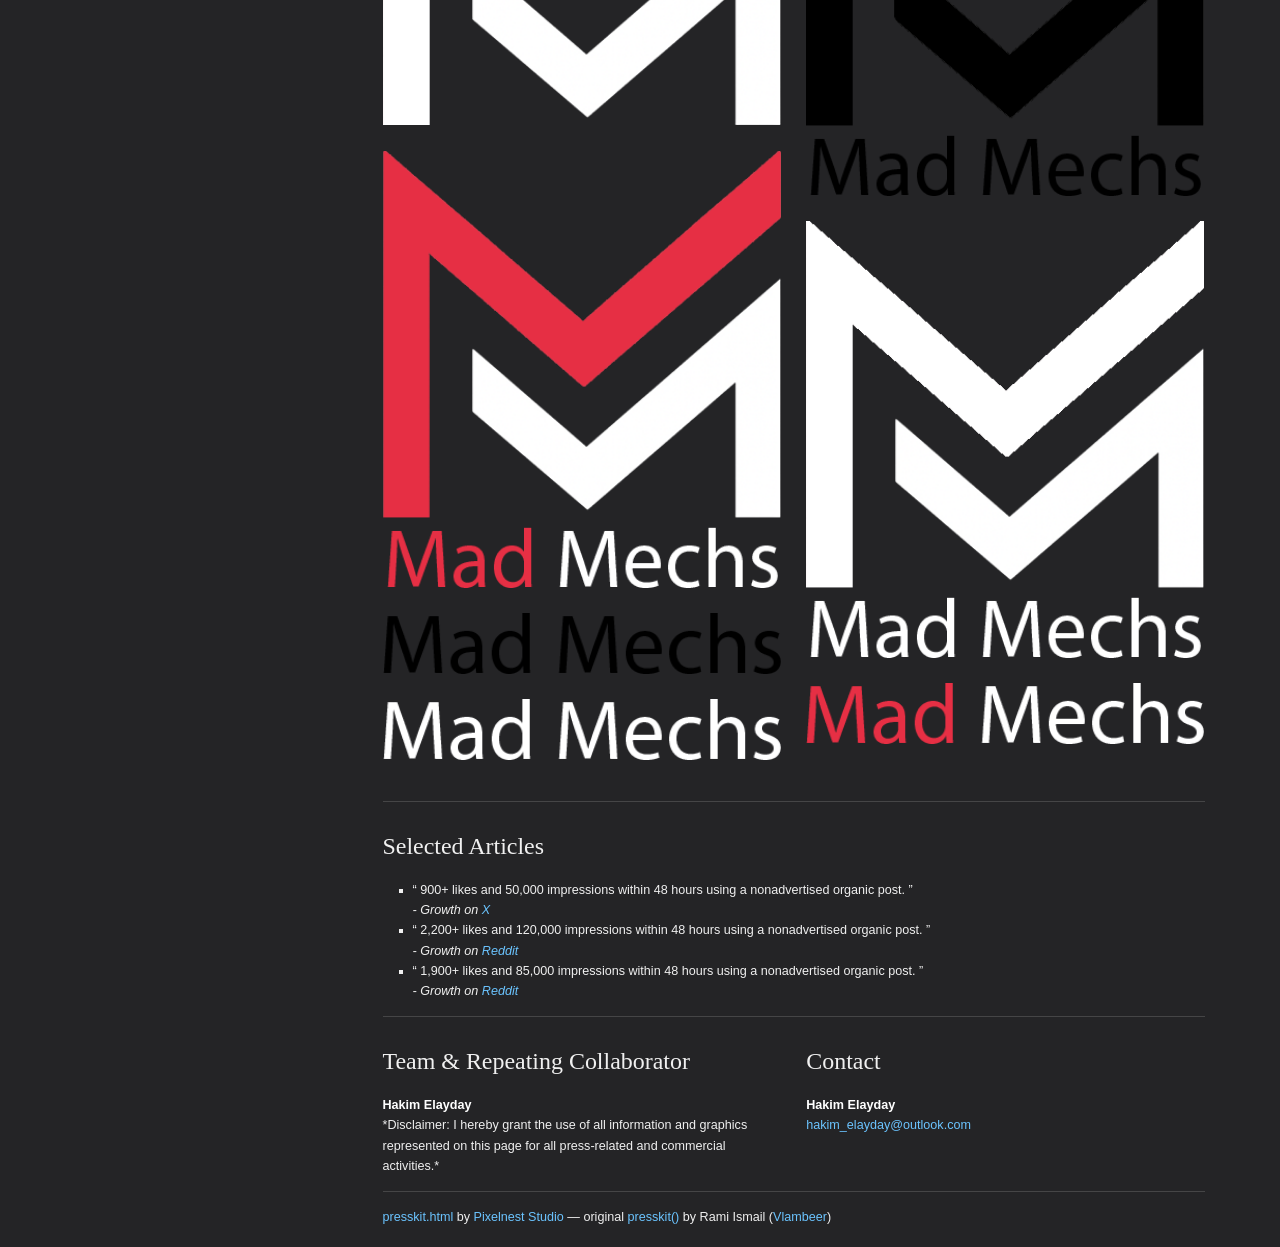
==== commit cc55f501: "Update index.html" ====
--- a/index.html
+++ b/index.html
@@ -148,11 +148,11 @@
           </section>
           
         <section class="block">
-  <h2 id="images">Images</h2>
+  <h2 id="images">Logos</h2>
 
   <aside class="block__notice">
     <a href="images/images.zip">
-      download all screenshots & photos as .zip
+      download all logos as .zip
     </a>
   </aside>
 
